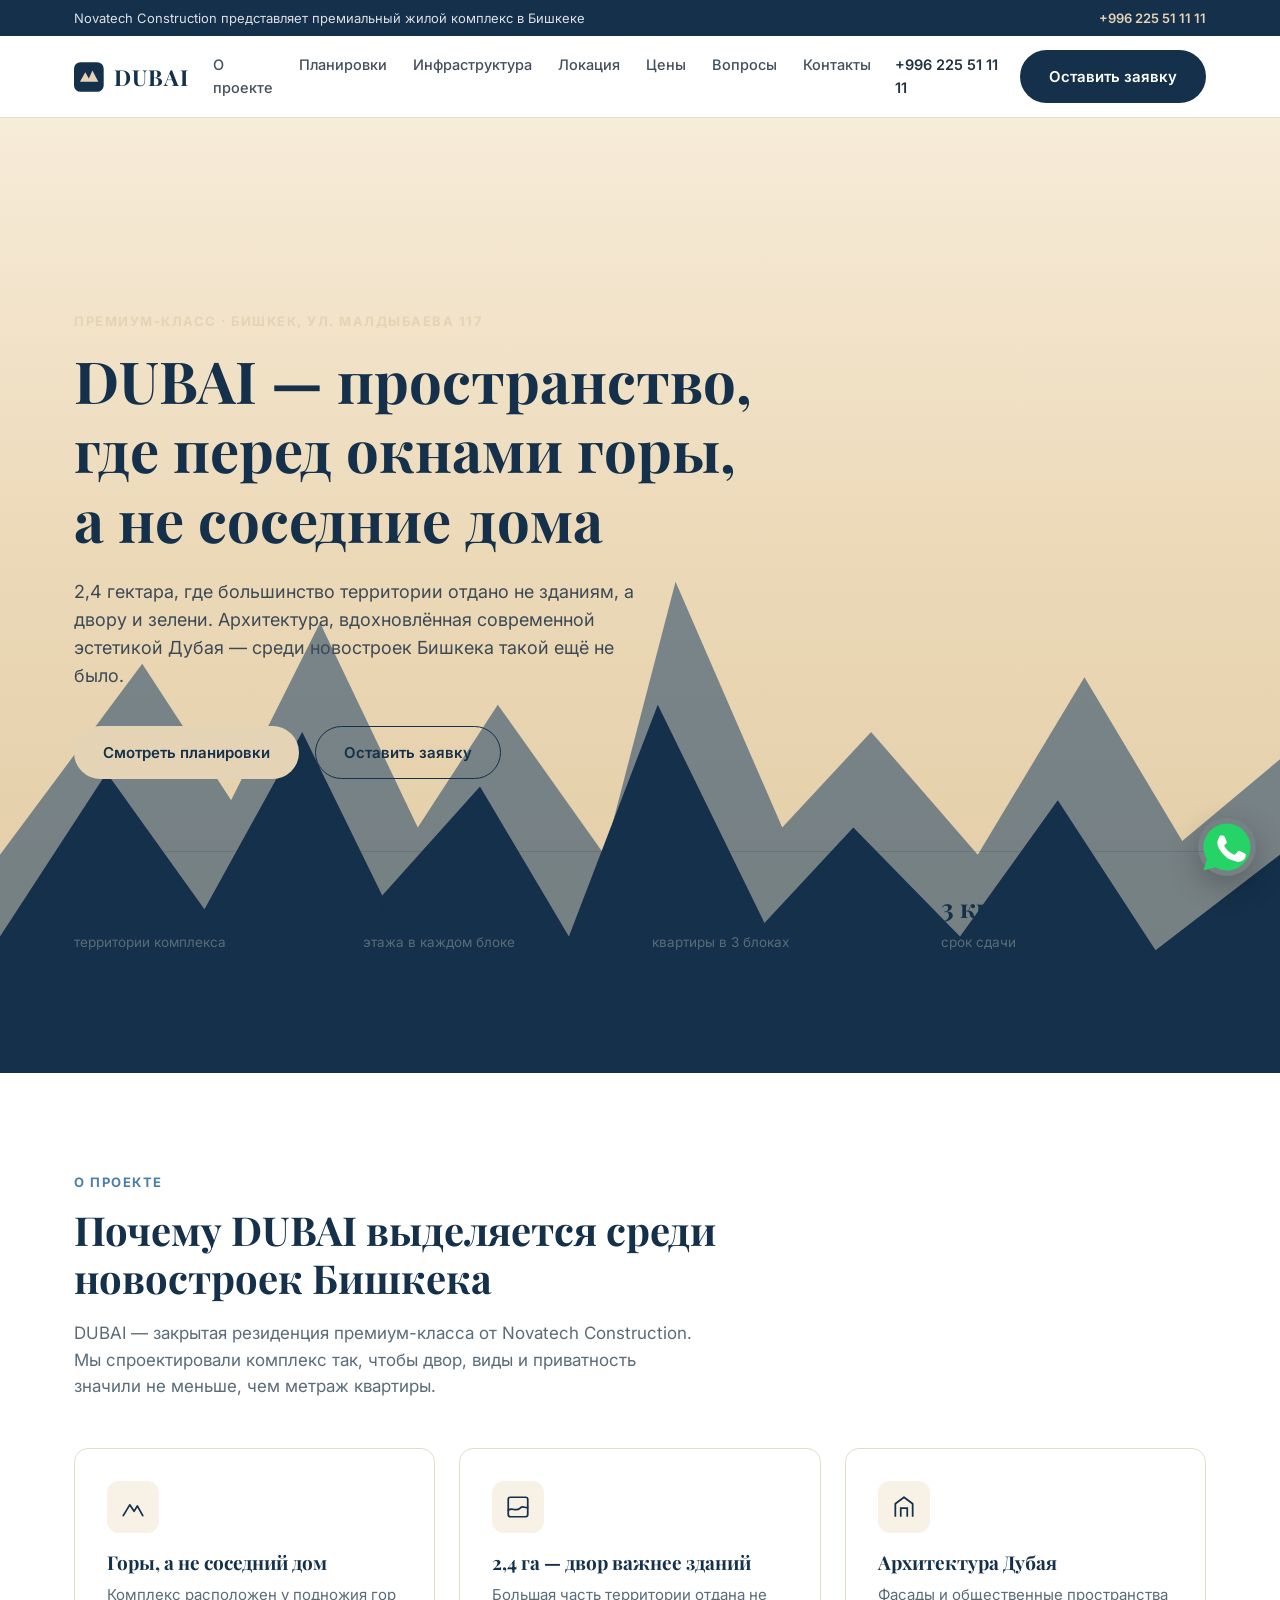
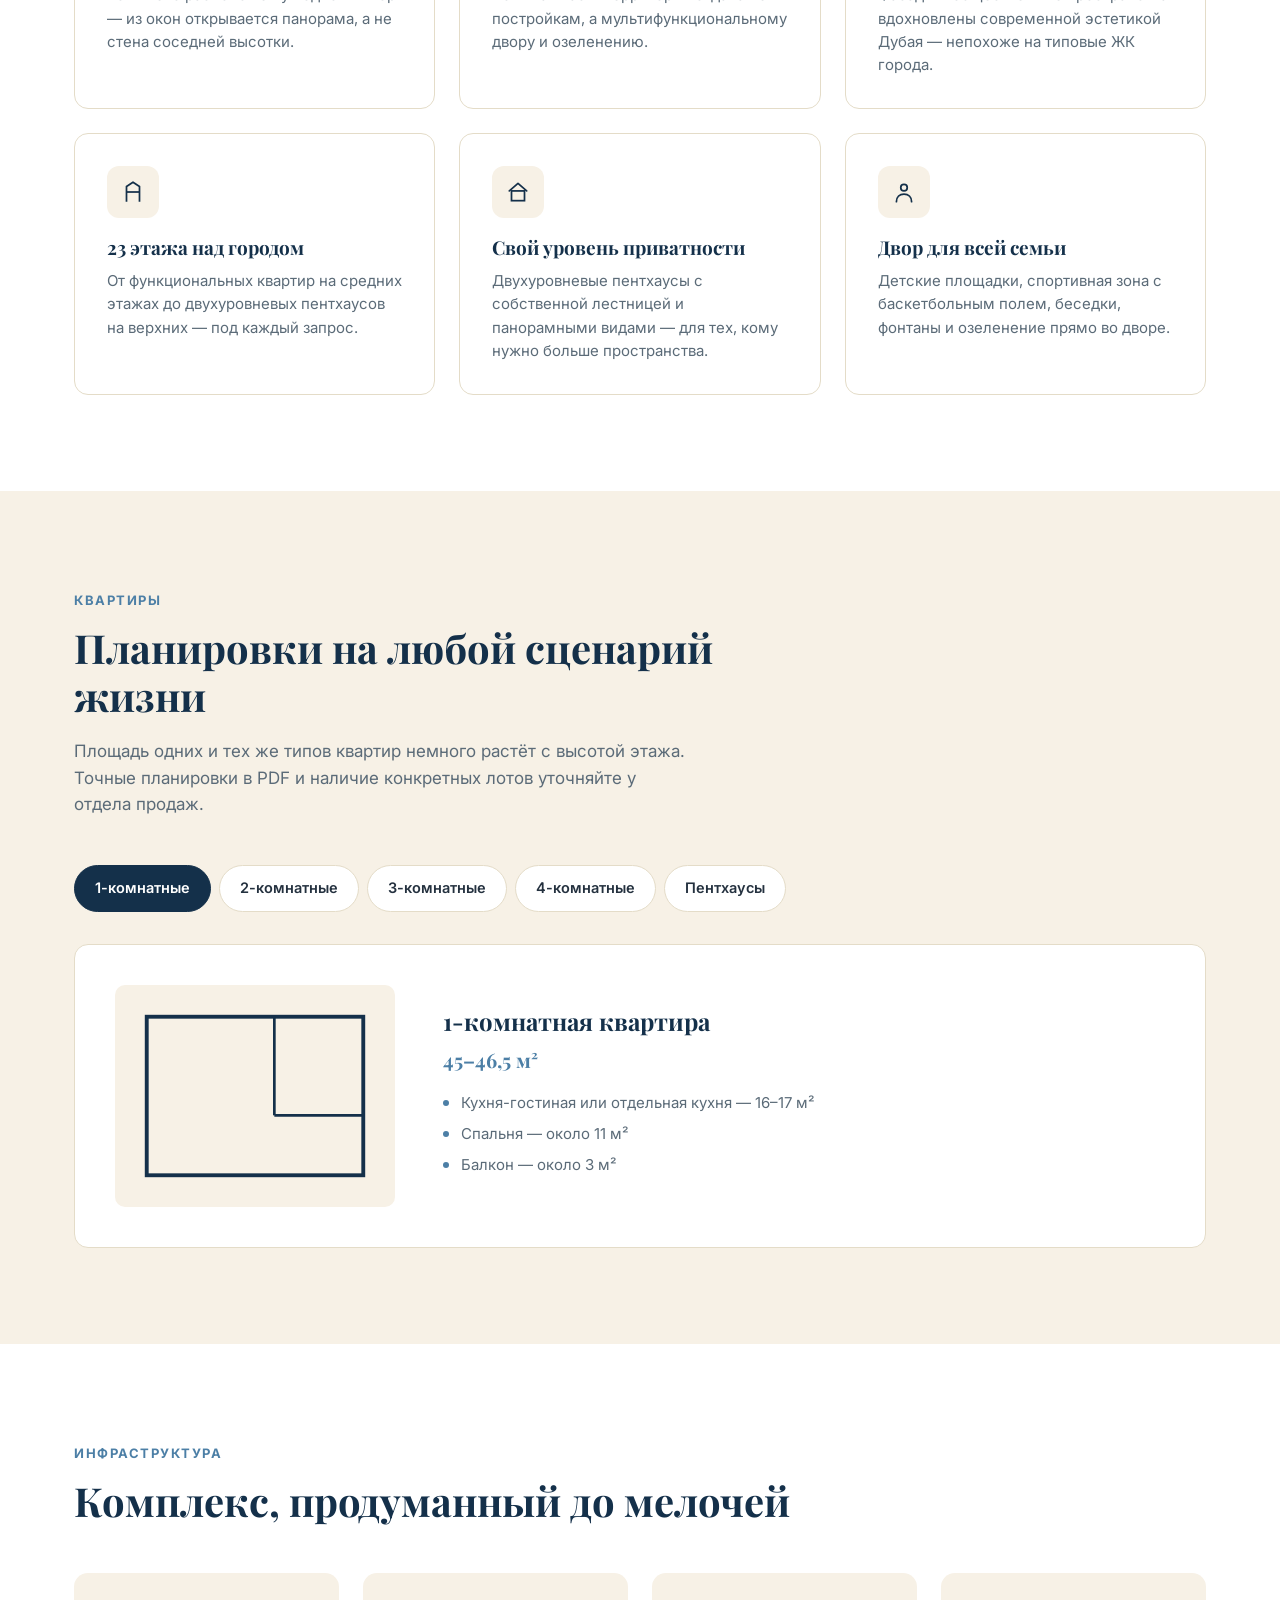
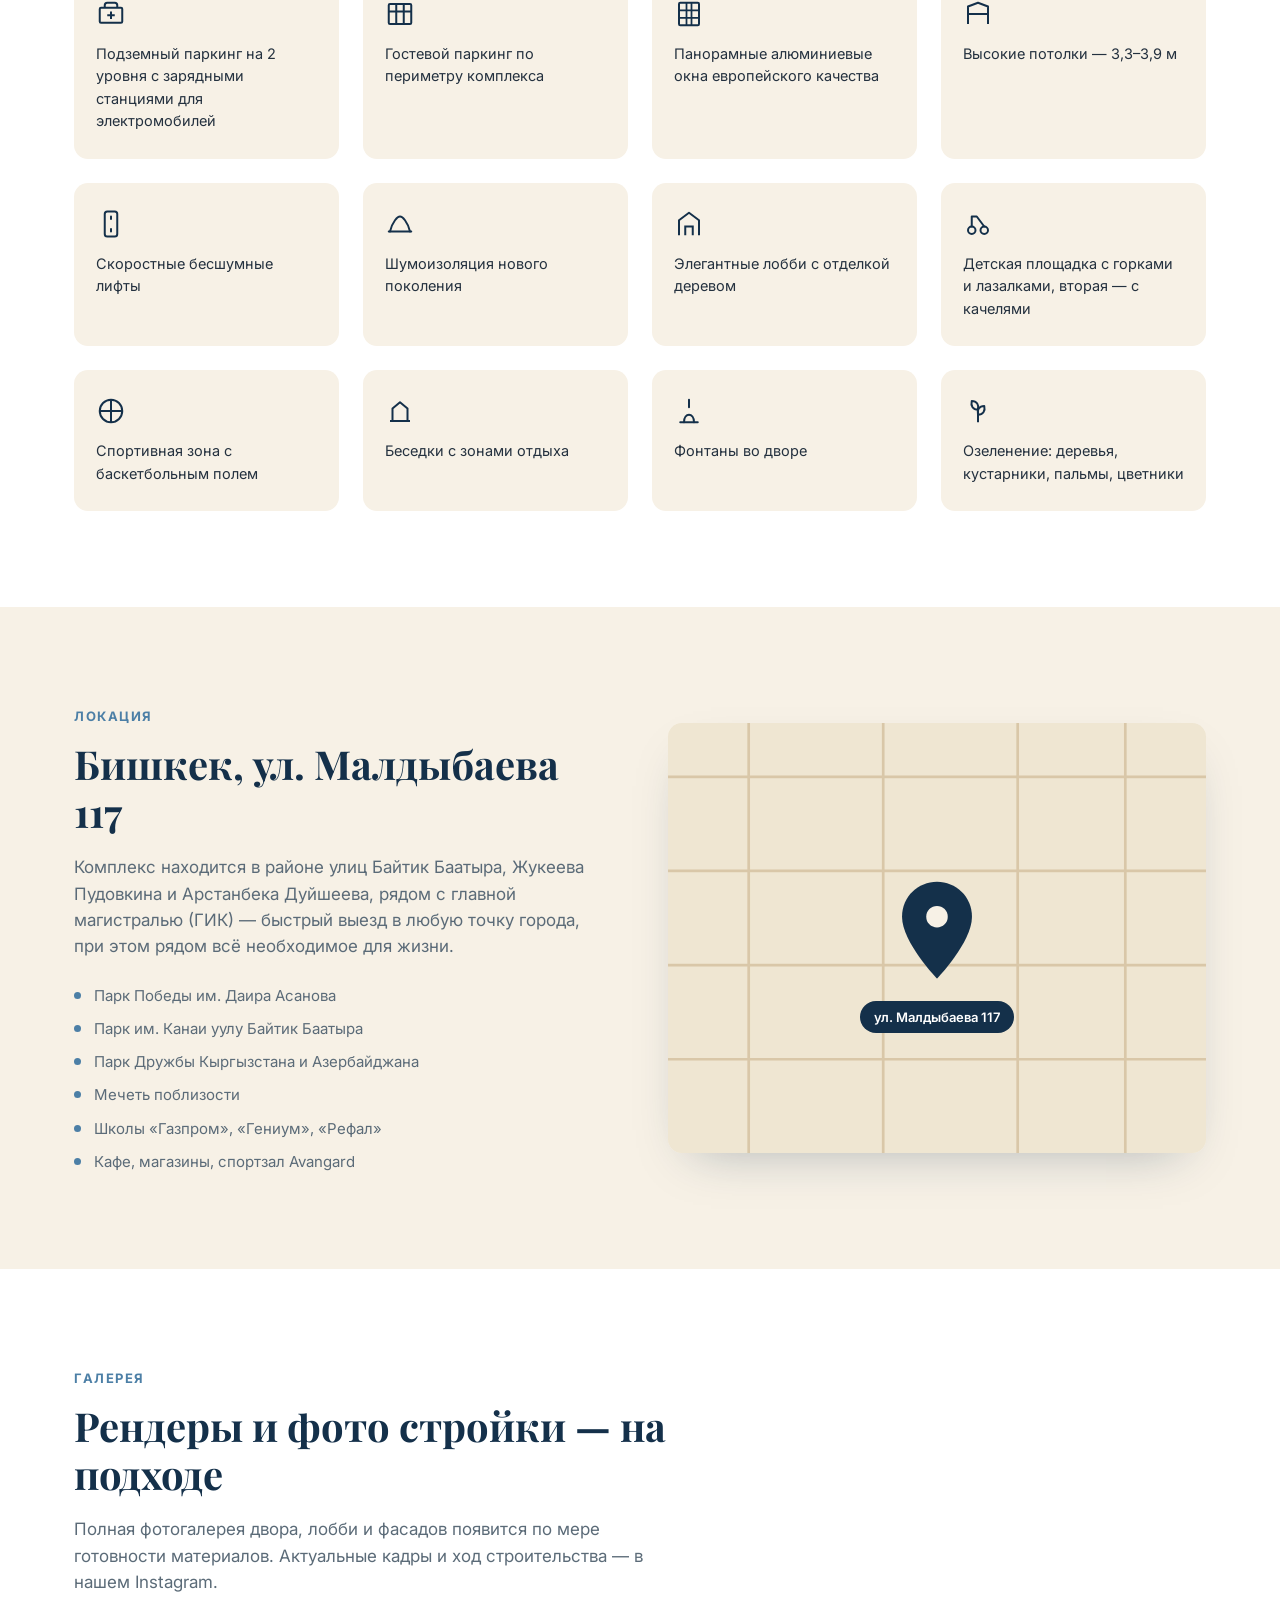
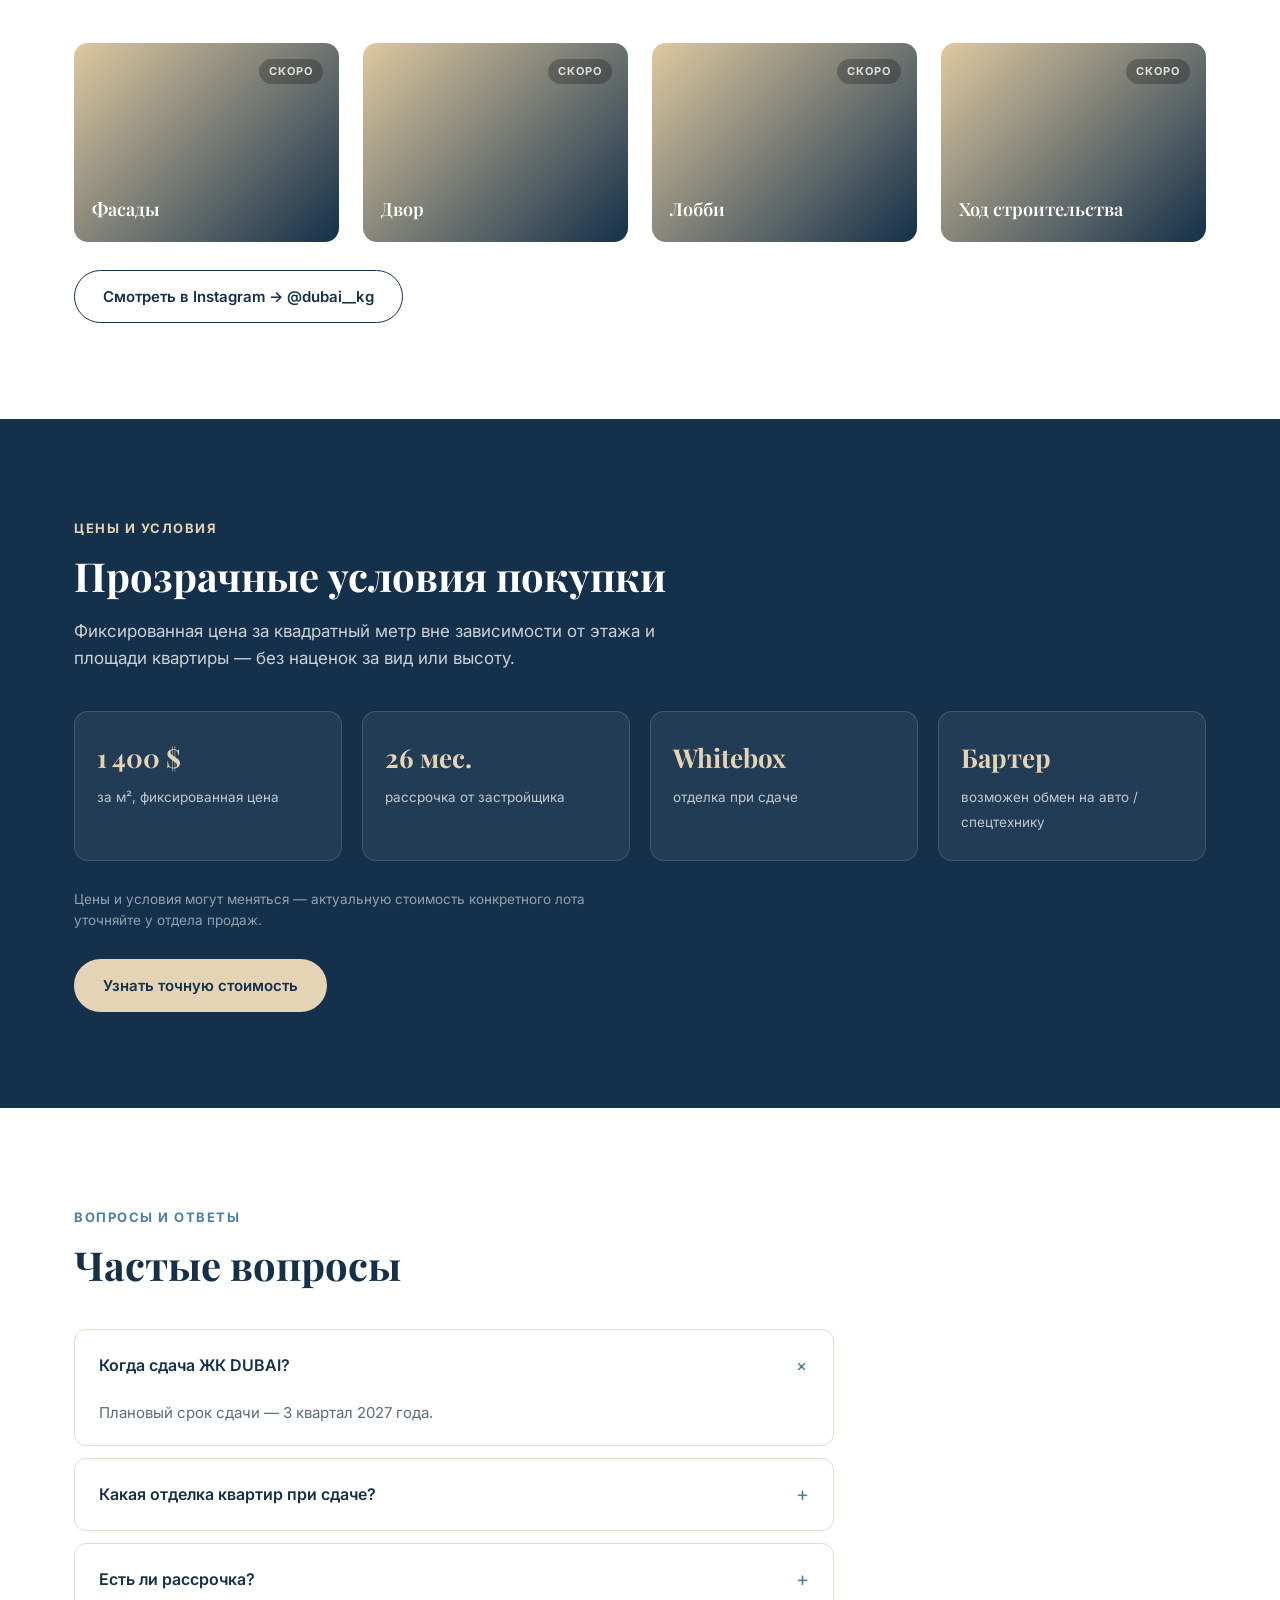
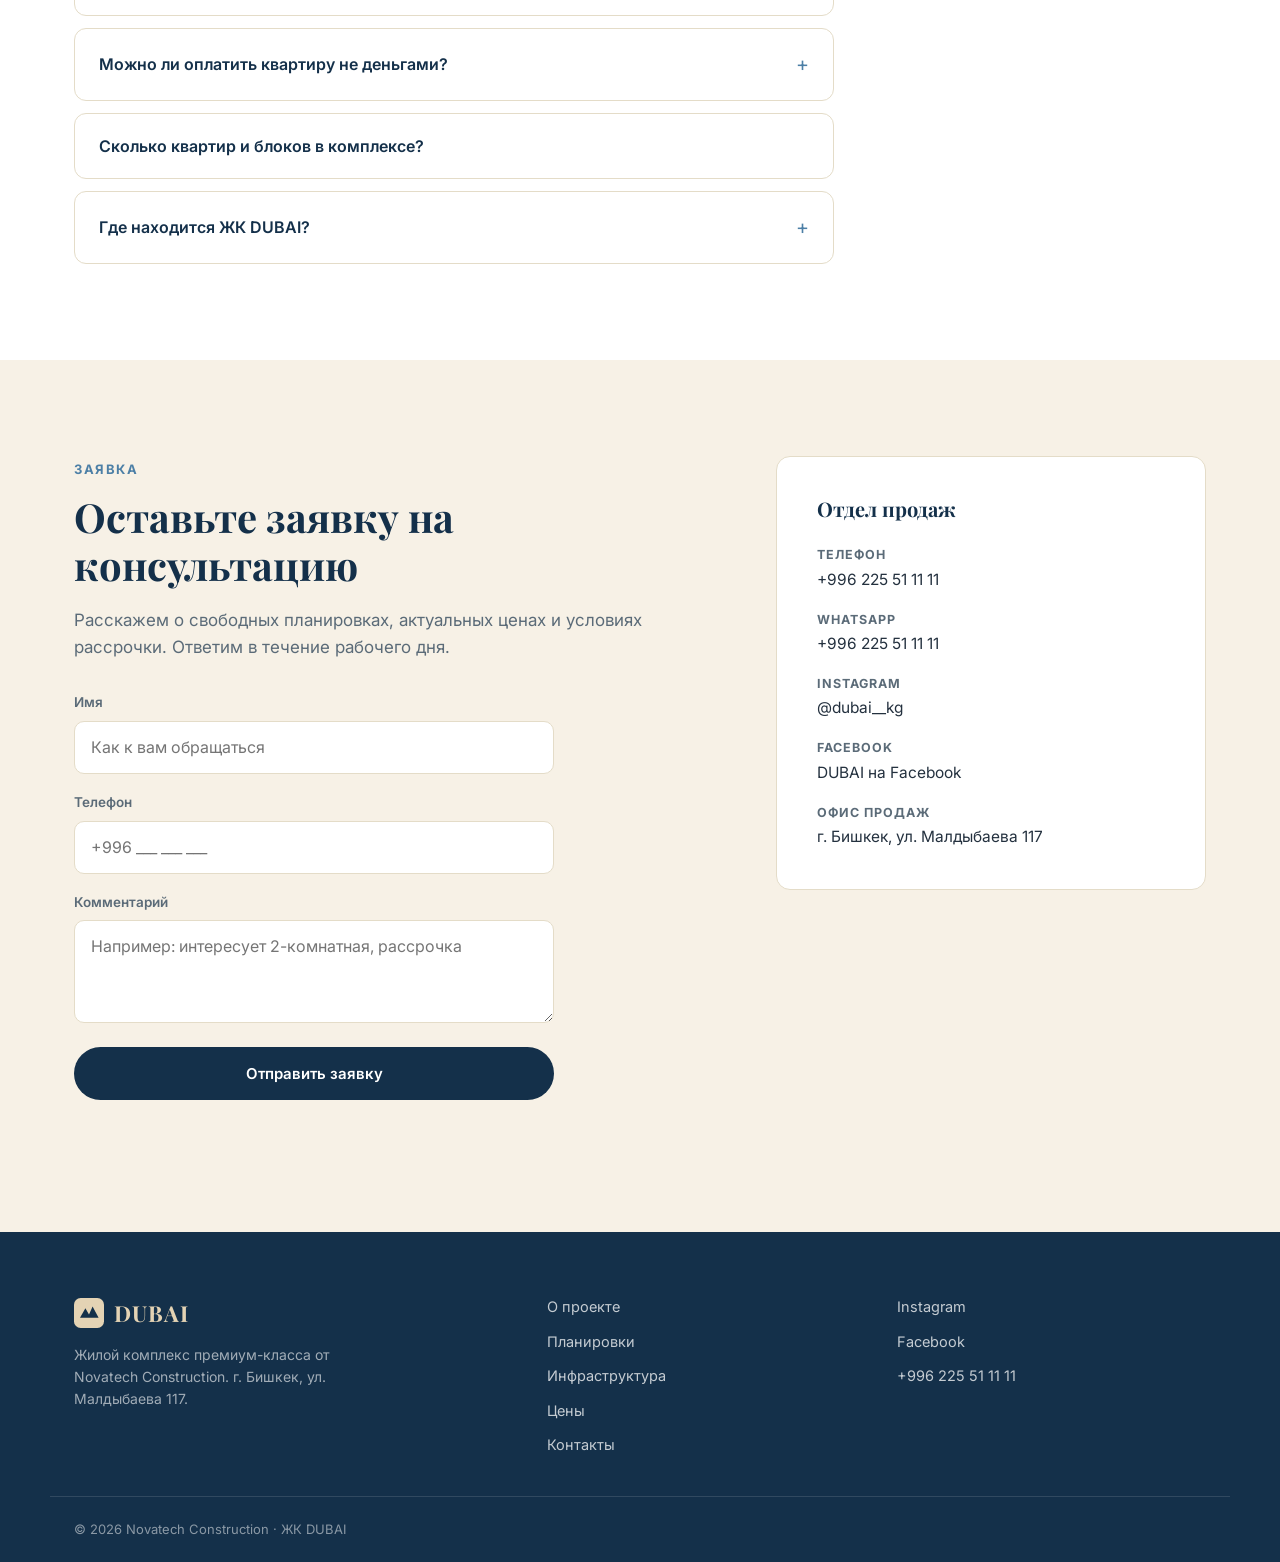
==== site/index.html @ fc6315a9 "Add landing page for ЖК Dubai (site/) Static one-page site built from the client brief and zhk_dubai" ====
<!DOCTYPE html>
<html lang="ru">
<head>
<meta charset="UTF-8">
<meta name="viewport" content="width=device-width, initial-scale=1.0">
<title>DUBAI — жилой комплекс премиум-класса в Бишкеке | Novatech Construction</title>
<meta name="description" content="ЖК DUBAI — премиальный жилой комплекс на 2,4 га в Бишкеке. Горы за окном, архитектура в духе Дубая, 3 блока по 23 этажа, 444 квартиры. Сдача — 3 квартал 2027 года.">
<link rel="icon" href="data:image/svg+xml,%3Csvg xmlns='http://www.w3.org/2000/svg' viewBox='0 0 100 100'%3E%3Crect width='100' height='100' rx='20' fill='%2314304A'/%3E%3Cpath d='M20 65 L38 35 L50 55 L62 30 L82 65 Z' fill='%23E4D3B4'/%3E%3C/svg%3E">
<link rel="preconnect" href="https://fonts.googleapis.com">
<link rel="preconnect" href="https://fonts.gstatic.com" crossorigin>
<link href="https://fonts.googleapis.com/css2?family=Playfair+Display:wght@500;600;700&family=Inter:wght@400;500;600;700&display=swap" rel="stylesheet">
<link rel="stylesheet" href="css/style.css">
</head>
<body>

<div class="topbar">
  <div class="container topbar__inner">
    <span>Novatech Construction представляет премиальный жилой комплекс в Бишкеке</span>
    <a href="tel:+996225511111">+996 225 51 11 11</a>
  </div>
</div>

<header class="header" id="header">
  <div class="container header__inner">
    <a href="#top" class="logo">
      <svg width="34" height="34" viewBox="0 0 100 100" fill="none" xmlns="http://www.w3.org/2000/svg">
        <rect width="100" height="100" rx="22" fill="#14304A"/>
        <path d="M20 66 L38 34 L50 55 L62 28 L82 66 Z" fill="#E4D3B4"/>
      </svg>
      <span>DUBAI</span>
    </a>

    <nav class="nav" id="nav">
      <a href="#about">О проекте</a>
      <a href="#apartments">Планировки</a>
      <a href="#amenities">Инфраструктура</a>
      <a href="#location">Локация</a>
      <a href="#price">Цены</a>
      <a href="#faq">Вопросы</a>
      <a href="#contact">Контакты</a>
    </nav>

    <div class="header__actions">
      <a href="tel:+996225511111" class="header__phone">+996 225 51 11 11</a>
      <a href="#contact" class="btn btn--primary">Оставить заявку</a>
      <button class="burger" id="burger" aria-label="Меню" aria-expanded="false">
        <span></span><span></span><span></span>
      </button>
    </div>
  </div>
</header>

<main id="top">

  <!-- HERO -->
  <section class="hero">
    <div class="hero__bg" aria-hidden="true">
      <svg class="hero__mountains" viewBox="0 0 1440 420" preserveAspectRatio="none" xmlns="http://www.w3.org/2000/svg">
        <path d="M0 420 L0 260 L160 120 L260 220 L360 90 L470 240 L560 150 L680 260 L760 60 L880 240 L980 170 L1100 260 L1220 130 L1330 250 L1440 190 L1440 420 Z" fill="#1e4266" opacity="0.55"/>
        <path d="M0 420 L0 320 L120 200 L230 300 L340 170 L430 290 L540 210 L640 320 L740 150 L860 310 L960 240 L1080 320 L1190 220 L1300 330 L1440 260 L1440 420 Z" fill="#14304A"/>
      </svg>
    </div>

    <div class="container hero__inner">
      <span class="eyebrow eyebrow--light">Премиум-класс · Бишкек, ул. Малдыбаева 117</span>
      <h1 class="hero__title">DUBAI — пространство,<br>где перед окнами горы,<br>а не соседние дома</h1>
      <p class="hero__text">2,4 гектара, где большинство территории отдано не зданиям, а двору и зелени.
        Архитектура, вдохновлённая современной эстетикой Дубая — среди новостроек Бишкека такой ещё не было.</p>

      <div class="hero__cta">
        <a href="#apartments" class="btn btn--sand">Смотреть планировки</a>
        <a href="#contact" class="btn btn--outline-light">Оставить заявку</a>
      </div>

      <div class="hero__stats">
        <div class="stat">
          <span class="stat__value">2,4 га</span>
          <span class="stat__label">территории комплекса</span>
        </div>
        <div class="stat">
          <span class="stat__value">23</span>
          <span class="stat__label">этажа в каждом блоке</span>
        </div>
        <div class="stat">
          <span class="stat__value">444</span>
          <span class="stat__label">квартиры в 3 блоках</span>
        </div>
        <div class="stat">
          <span class="stat__value">3 кв. 2027</span>
          <span class="stat__label">срок сдачи</span>
        </div>
      </div>
    </div>
  </section>

  <!-- USP -->
  <section class="section" id="about">
    <div class="container">
      <span class="eyebrow">О проекте</span>
      <h2 class="section__title">Почему DUBAI выделяется среди новостроек Бишкека</h2>
      <p class="section__lead">DUBAI — закрытая резиденция премиум-класса от Novatech Construction. Мы спроектировали
        комплекс так, чтобы двор, виды и приватность значили не меньше, чем метраж квартиры.</p>

      <div class="grid grid--3 usp">
        <article class="card">
          <div class="card__icon">
            <svg viewBox="0 0 24 24" fill="none"><path d="M3 20L9 10L13 16L16 11L21 20" stroke="#14304A" stroke-width="1.6" stroke-linejoin="round" stroke-linecap="round"/></svg>
          </div>
          <h3>Горы, а не соседний дом</h3>
          <p>Комплекс расположен у подножия гор — из окон открывается панорама, а не стена соседней высотки.</p>
        </article>

        <article class="card">
          <div class="card__icon">
            <svg viewBox="0 0 24 24" fill="none"><rect x="3" y="3" width="18" height="18" rx="2" stroke="#14304A" stroke-width="1.6"/><path d="M3 15C7 12 10 17 14 13C17 10 19 14 21 12" stroke="#14304A" stroke-width="1.6" stroke-linecap="round"/></svg>
          </div>
          <h3>2,4 га — двор важнее зданий</h3>
          <p>Большая часть территории отдана не постройкам, а мультифункциональному двору и озеленению.</p>
        </article>

        <article class="card">
          <div class="card__icon">
            <svg viewBox="0 0 24 24" fill="none"><path d="M4 21V9L12 3L20 9V21" stroke="#14304A" stroke-width="1.6" stroke-linejoin="round"/><path d="M9 21V13H15V21" stroke="#14304A" stroke-width="1.6"/></svg>
          </div>
          <h3>Архитектура Дубая</h3>
          <p>Фасады и общественные пространства вдохновлены современной эстетикой Дубая — непохоже на типовые ЖК города.</p>
        </article>

        <article class="card">
          <div class="card__icon">
            <svg viewBox="0 0 24 24" fill="none"><path d="M6 21V7L12 3L18 7V21" stroke="#14304A" stroke-width="1.6" stroke-linejoin="round"/><path d="M6 12H18" stroke="#14304A" stroke-width="1.6"/></svg>
          </div>
          <h3>23 этажа над городом</h3>
          <p>От функциональных квартир на средних этажах до двухуровневых пентхаусов на верхних — под каждый запрос.</p>
        </article>

        <article class="card">
          <div class="card__icon">
            <svg viewBox="0 0 24 24" fill="none"><path d="M4 11L12 4L20 11" stroke="#14304A" stroke-width="1.6" stroke-linecap="round" stroke-linejoin="round"/><rect x="6" y="11" width="12" height="9" stroke="#14304A" stroke-width="1.6"/></svg>
          </div>
          <h3>Свой уровень приватности</h3>
          <p>Двухуровневые пентхаусы с собственной лестницей и панорамными видами — для тех, кому нужно больше пространства.</p>
        </article>

        <article class="card">
          <div class="card__icon">
            <svg viewBox="0 0 24 24" fill="none"><circle cx="12" cy="8" r="3" stroke="#14304A" stroke-width="1.6"/><path d="M5 21C5 16.5 8 14 12 14C16 14 19 16.5 19 21" stroke="#14304A" stroke-width="1.6" stroke-linecap="round"/></svg>
          </div>
          <h3>Двор для всей семьи</h3>
          <p>Детские площадки, спортивная зона с баскетбольным полем, беседки, фонтаны и озеленение прямо во дворе.</p>
        </article>
      </div>
    </div>
  </section>

  <!-- APARTMENTS -->
  <section class="section section--sand" id="apartments">
    <div class="container">
      <span class="eyebrow">Квартиры</span>
      <h2 class="section__title">Планировки на любой сценарий жизни</h2>
      <p class="section__lead">Площадь одних и тех же типов квартир немного растёт с высотой этажа. Точные планировки
        в PDF и наличие конкретных лотов уточняйте у отдела продаж.</p>

      <div class="tabs" id="tabs">
        <div class="tabs__nav" role="tablist">
          <button class="tabs__btn is-active" data-tab="t1">1-комнатные</button>
          <button class="tabs__btn" data-tab="t2">2-комнатные</button>
          <button class="tabs__btn" data-tab="t3">3-комнатные</button>
          <button class="tabs__btn" data-tab="t4">4-комнатные</button>
          <button class="tabs__btn" data-tab="t5">Пентхаусы</button>
        </div>

        <div class="tabs__panel is-active" id="t1">
          <div class="apt">
            <div class="apt__figure"><svg viewBox="0 0 120 90" fill="none"><rect x="4" y="4" width="112" height="82" stroke="#14304A" stroke-width="2"/><line x1="70" y1="4" x2="70" y2="55" stroke="#14304A" stroke-width="1.4"/><line x1="70" y1="55" x2="116" y2="55" stroke="#14304A" stroke-width="1.4"/></svg></div>
            <div class="apt__info">
              <h3>1-комнатная квартира</h3>
              <p class="apt__area">45–46,5 м²</p>
              <ul>
                <li>Кухня-гостиная или отдельная кухня — 16–17 м²</li>
                <li>Спальня — около 11 м²</li>
                <li>Балкон — около 3 м²</li>
              </ul>
            </div>
          </div>
        </div>

        <div class="tabs__panel" id="t2">
          <div class="apt">
            <div class="apt__figure"><svg viewBox="0 0 120 90" fill="none"><rect x="4" y="4" width="112" height="82" stroke="#14304A" stroke-width="2"/><line x1="55" y1="4" x2="55" y2="86" stroke="#14304A" stroke-width="1.4"/><line x1="55" y1="45" x2="116" y2="45" stroke="#14304A" stroke-width="1.4"/></svg></div>
            <div class="apt__info">
              <h3>2-комнатная квартира</h3>
              <p class="apt__area">70,9–74,5 м²</p>
              <ul>
                <li>Гостиная — около 17 м²</li>
                <li>Спальня — около 15 м²</li>
                <li>Кухня — около 15 м²</li>
                <li>2 санузла</li>
              </ul>
            </div>
          </div>
        </div>

        <div class="tabs__panel" id="t3">
          <div class="apt">
            <div class="apt__figure"><svg viewBox="0 0 120 90" fill="none"><rect x="4" y="4" width="112" height="82" stroke="#14304A" stroke-width="2"/><line x1="45" y1="4" x2="45" y2="86" stroke="#14304A" stroke-width="1.4"/><line x1="80" y1="4" x2="80" y2="55" stroke="#14304A" stroke-width="1.4"/><line x1="45" y1="55" x2="116" y2="55" stroke="#14304A" stroke-width="1.4"/></svg></div>
            <div class="apt__info">
              <h3>3-комнатная квартира</h3>
              <p class="apt__area">86,5–94,85 м²</p>
              <ul>
                <li>2–3 спальни</li>
                <li>1–2 санузла</li>
                <li>Просторная гостиная и кухня</li>
              </ul>
            </div>
          </div>
        </div>

        <div class="tabs__panel" id="t4">
          <div class="apt">
            <div class="apt__figure"><svg viewBox="0 0 120 90" fill="none"><rect x="4" y="4" width="112" height="82" stroke="#14304A" stroke-width="2"/><line x1="40" y1="4" x2="40" y2="86" stroke="#14304A" stroke-width="1.4"/><line x1="78" y1="4" x2="78" y2="46" stroke="#14304A" stroke-width="1.4"/><line x1="40" y1="46" x2="116" y2="46" stroke="#14304A" stroke-width="1.4"/></svg></div>
            <div class="apt__info">
              <h3>4-комнатная квартира</h3>
              <p class="apt__area">120–123 м²</p>
              <ul>
                <li>3 спальни</li>
                <li>Отдельная гостиная</li>
                <li>2 санузла</li>
              </ul>
            </div>
          </div>
        </div>

        <div class="tabs__panel" id="t5">
          <div class="apt">
            <div class="apt__figure"><svg viewBox="0 0 120 90" fill="none"><rect x="4" y="4" width="112" height="82" stroke="#14304A" stroke-width="2"/><rect x="4" y="4" width="112" height="24" stroke="#14304A" stroke-width="1.2" stroke-dasharray="3 3"/><line x1="60" y1="28" x2="60" y2="86" stroke="#14304A" stroke-width="1.4"/></svg></div>
            <div class="apt__info">
              <h3>Двухуровневый пентхаус</h3>
              <p class="apt__area">113–122 м²</p>
              <ul>
                <li>Собственная внутренняя лестница</li>
                <li>До 4 спален</li>
                <li>Гостиная — до 31 м²</li>
                <li>Панорамные виды на верхних этажах</li>
              </ul>
            </div>
          </div>
        </div>
      </div>
    </div>
  </section>

  <!-- AMENITIES -->
  <section class="section" id="amenities">
    <div class="container">
      <span class="eyebrow">Инфраструктура</span>
      <h2 class="section__title">Комплекс, продуманный до мелочей</h2>

      <div class="grid grid--4 amenities">
        <div class="amenity">
          <svg viewBox="0 0 24 24" fill="none"><rect x="3" y="7" width="18" height="12" rx="1" stroke="#14304A" stroke-width="1.6"/><path d="M7 7V5a2 2 0 012-2h6a2 2 0 012 2v2" stroke="#14304A" stroke-width="1.6"/><path d="M12 10v6M9 13h6" stroke="#14304A" stroke-width="1.6"/></svg>
          <p>Подземный паркинг на 2 уровня с зарядными станциями для электромобилей</p>
        </div>
        <div class="amenity">
          <svg viewBox="0 0 24 24" fill="none"><rect x="3" y="4" width="18" height="16" rx="1" stroke="#14304A" stroke-width="1.6"/><path d="M3 10h18M9 4v16M15 4v16" stroke="#14304A" stroke-width="1.6"/></svg>
          <p>Гостевой паркинг по периметру комплекса</p>
        </div>
        <div class="amenity">
          <svg viewBox="0 0 24 24" fill="none"><rect x="4" y="3" width="16" height="18" rx="1" stroke="#14304A" stroke-width="1.6"/><path d="M4 9h16M4 15h16M10 3v18M14 3v18" stroke="#14304A" stroke-width="1.4"/></svg>
          <p>Панорамные алюминиевые окна европейского качества</p>
        </div>
        <div class="amenity">
          <svg viewBox="0 0 24 24" fill="none"><path d="M4 20V6l8-3 8 3v14" stroke="#14304A" stroke-width="1.6" stroke-linejoin="round"/><path d="M4 12h16" stroke="#14304A" stroke-width="1.6"/></svg>
          <p>Высокие потолки — 3,3–3,9 м</p>
        </div>
        <div class="amenity">
          <svg viewBox="0 0 24 24" fill="none"><rect x="7" y="2" width="10" height="20" rx="2" stroke="#14304A" stroke-width="1.6"/><path d="M12 6v2M12 16v2" stroke="#14304A" stroke-width="1.6" stroke-linecap="round"/></svg>
          <p>Скоростные бесшумные лифты</p>
        </div>
        <div class="amenity">
          <svg viewBox="0 0 24 24" fill="none"><path d="M4 18c2-8 6-12 8-12s6 4 8 12" stroke="#14304A" stroke-width="1.6" stroke-linecap="round"/><path d="M3 18h18" stroke="#14304A" stroke-width="1.6" stroke-linecap="round"/></svg>
          <p>Шумоизоляция нового поколения</p>
        </div>
        <div class="amenity">
          <svg viewBox="0 0 24 24" fill="none"><path d="M4 21V9l8-6 8 6v12" stroke="#14304A" stroke-width="1.6" stroke-linejoin="round"/><path d="M9 21v-7h6v7" stroke="#14304A" stroke-width="1.6"/></svg>
          <p>Элегантные лобби с отделкой деревом</p>
        </div>
        <div class="amenity">
          <svg viewBox="0 0 24 24" fill="none"><circle cx="7" cy="17" r="3" stroke="#14304A" stroke-width="1.6"/><circle cx="17" cy="17" r="3" stroke="#14304A" stroke-width="1.6"/><path d="M7 14V6h4l6 8" stroke="#14304A" stroke-width="1.6" stroke-linecap="round" stroke-linejoin="round"/></svg>
          <p>Детская площадка с горками и лазалками, вторая — с качелями</p>
        </div>
        <div class="amenity">
          <svg viewBox="0 0 24 24" fill="none"><circle cx="12" cy="12" r="9" stroke="#14304A" stroke-width="1.6"/><path d="M12 3v18M3 12h18" stroke="#14304A" stroke-width="1.6"/></svg>
          <p>Спортивная зона с баскетбольным полем</p>
        </div>
        <div class="amenity">
          <svg viewBox="0 0 24 24" fill="none"><path d="M4 20h16M6 20V10l6-5 6 5v10" stroke="#14304A" stroke-width="1.6" stroke-linejoin="round"/></svg>
          <p>Беседки с зонами отдыха</p>
        </div>
        <div class="amenity">
          <svg viewBox="0 0 24 24" fill="none"><path d="M12 3v6M8 21c0-4 2-6 4-6s4 2 4 6" stroke="#14304A" stroke-width="1.6" stroke-linecap="round"/><path d="M5 21h14" stroke="#14304A" stroke-width="1.6" stroke-linecap="round"/></svg>
          <p>Фонтаны во дворе</p>
        </div>
        <div class="amenity">
          <svg viewBox="0 0 24 24" fill="none"><path d="M12 21V11" stroke="#14304A" stroke-width="1.6"/><path d="M12 11C8 11 6 8 7 4c4 0 6 3 5 7z" stroke="#14304A" stroke-width="1.6" stroke-linejoin="round"/><path d="M12 15c4 0 6-3 5-7-4 0-6 3-5 7z" stroke="#14304A" stroke-width="1.6" stroke-linejoin="round"/></svg>
          <p>Озеленение: деревья, кустарники, пальмы, цветники</p>
        </div>
      </div>
    </div>
  </section>

  <!-- LOCATION -->
  <section class="section section--sand" id="location">
    <div class="container location">
      <div class="location__text">
        <span class="eyebrow">Локация</span>
        <h2 class="section__title">Бишкек, ул. Малдыбаева 117</h2>
        <p class="section__lead">Комплекс находится в районе улиц Байтик Баатыра, Жукеева Пудовкина и Арстанбека
          Дуйшеева, рядом с главной магистралью (ГИК) — быстрый выезд в любую точку города, при этом рядом всё
          необходимое для жизни.</p>
        <ul class="location__list">
          <li>Парк Победы им. Даира Асанова</li>
          <li>Парк им. Канаи уулу Байтик Баатыра</li>
          <li>Парк Дружбы Кыргызстана и Азербайджана</li>
          <li>Мечеть поблизости</li>
          <li>Школы «Газпром», «Гениум», «Рефал»</li>
          <li>Кафе, магазины, спортзал Avangard</li>
        </ul>
      </div>
      <div class="location__map" role="img" aria-label="Карта расположения ЖК DUBAI">
        <svg viewBox="0 0 400 320" preserveAspectRatio="none">
          <rect width="400" height="320" fill="#EFE6D2"/>
          <path d="M0 0 L400 0 L400 320 L0 320 Z" fill="url(#gridpat)"/>
          <path d="M0 40 H400 M0 110 H400 M0 180 H400 M0 250 H400" stroke="#D9C7A8" stroke-width="2"/>
          <path d="M60 0 V320 M160 0 V320 M260 0 V320 M340 0 V320" stroke="#D9C7A8" stroke-width="2"/>
          <circle cx="200" cy="150" r="10" fill="#14304A"/>
          <path d="M200 150 m0 -26 a26 26 0 1 1 -0.1 0 z" fill="none"/>
          <path d="M200 118 c14 0 26 11 26 26 c0 19 -26 46 -26 46 s-26 -27 -26 -46 c0 -15 12 -26 26 -26z" fill="#14304A"/>
          <circle cx="200" cy="144" r="8" fill="#F7F1E6"/>
        </svg>
        <span class="location__pin-label">ул. Малдыбаева 117</span>
      </div>
    </div>
  </section>

  <!-- GALLERY -->
  <section class="section" id="gallery">
    <div class="container">
      <span class="eyebrow">Галерея</span>
      <h2 class="section__title">Рендеры и фото стройки — на подходе</h2>
      <p class="section__lead">Полная фотогалерея двора, лобби и фасадов появится по мере готовности материалов.
        Актуальные кадры и ход строительства — в нашем Instagram.</p>

      <div class="grid grid--4 gallery">
        <div class="gallery__item"><span>Фасады</span></div>
        <div class="gallery__item"><span>Двор</span></div>
        <div class="gallery__item"><span>Лобби</span></div>
        <div class="gallery__item"><span>Ход строительства</span></div>
      </div>

      <a href="https://instagram.com/dubai__kg" target="_blank" rel="noopener" class="btn btn--outline">Смотреть в Instagram → @dubai__kg</a>
    </div>
  </section>

  <!-- PRICE -->
  <section class="section section--dark" id="price">
    <div class="container price">
      <div class="price__text">
        <span class="eyebrow eyebrow--light">Цены и условия</span>
        <h2 class="section__title section__title--light">Прозрачные условия покупки</h2>
        <p class="section__lead section__lead--light">Фиксированная цена за квадратный метр вне зависимости от этажа
          и площади квартиры — без наценок за вид или высоту.</p>

        <div class="price__grid">
          <div class="price__item">
            <span class="price__value">1 400 $</span>
            <span class="price__label">за м², фиксированная цена</span>
          </div>
          <div class="price__item">
            <span class="price__value">26 мес.</span>
            <span class="price__label">рассрочка от застройщика</span>
          </div>
          <div class="price__item">
            <span class="price__value">Whitebox</span>
            <span class="price__label">отделка при сдаче</span>
          </div>
          <div class="price__item">
            <span class="price__value">Бартер</span>
            <span class="price__label">возможен обмен на авто / спецтехнику</span>
          </div>
        </div>
        <p class="price__disclaimer">Цены и условия могут меняться — актуальную стоимость конкретного лота уточняйте у отдела продаж.</p>
        <a href="#contact" class="btn btn--sand">Узнать точную стоимость</a>
      </div>
    </div>
  </section>

  <!-- FAQ -->
  <section class="section" id="faq">
    <div class="container">
      <span class="eyebrow">Вопросы и ответы</span>
      <h2 class="section__title">Частые вопросы</h2>

      <div class="faq" id="faqList">
        <div class="faq__item is-open">
          <button class="faq__q">Когда сдача ЖК DUBAI?<span class="faq__toggle">+</span></button>
          <div class="faq__a"><p>Плановый срок сдачи — 3 квартал 2027 года.</p></div>
        </div>
        <div class="faq__item">
          <button class="faq__q">Какая отделка квартир при сдаче?<span class="faq__toggle">+</span></button>
          <div class="faq__a"><p>Квартиры сдаются в состоянии whitebox — готовы к чистовой отделке по вашему проекту.</p></div>
        </div>
        <div class="faq__item">
          <button class="faq__q">Есть ли рассрочка?<span class="faq__toggle">+</span></button>
          <div class="faq__a"><p>Да, застройщик предоставляет рассрочку на 26 месяцев. Подробности — у отдела продаж.</p></div>
        </div>
        <div class="faq__item">
          <button class="faq__q">Можно ли оплатить квартиру не деньгами?<span class="faq__toggle">+</span></button>
          <div class="faq__a"><p>Возможен бартер — обмен на автомобиль или спецтехнику. Условия обсуждаются индивидуально.</p></div>
        </div>
        <div class="faq__item">
          <button class="faq__q">Сколько квартир и блоков в комплексе?</button>
          <div class="faq__a"><p>Комплекс состоит из 3 блоков по 23 этажа — всего 444 квартиры разных планировок, включая пентхаусы.</p></div>
        </div>
        <div class="faq__item">
          <button class="faq__q">Где находится ЖК DUBAI?<span class="faq__toggle">+</span></button>
          <div class="faq__a"><p>Бишкек, ул. Малдыбаева 117 — район улиц Байтик Баатыра, Жукеева Пудовкина и Арстанбека Дуйшеева, рядом с ГИК.</p></div>
        </div>
      </div>
    </div>
  </section>

  <!-- CONTACT -->
  <section class="section section--sand" id="contact">
    <div class="container contact">
      <div class="contact__form">
        <span class="eyebrow">Заявка</span>
        <h2 class="section__title">Оставьте заявку на консультацию</h2>
        <p class="section__lead">Расскажем о свободных планировках, актуальных ценах и условиях рассрочки. Ответим в
          течение рабочего дня.</p>

        <form id="leadForm" novalidate>
          <div class="form__row">
            <label for="name">Имя</label>
            <input type="text" id="name" name="name" placeholder="Как к вам обращаться" required>
          </div>
          <div class="form__row">
            <label for="phone">Телефон</label>
            <input type="tel" id="phone" name="phone" placeholder="+996 ___ ___ ___" required>
          </div>
          <div class="form__row">
            <label for="comment">Комментарий</label>
            <textarea id="comment" name="comment" rows="3" placeholder="Например: интересует 2-комнатная, рассрочка"></textarea>
          </div>
          <button type="submit" class="btn btn--primary btn--wide">Отправить заявку</button>
          <p class="form__note" id="formNote" role="status"></p>
        </form>
      </div>

      <div class="contact__info">
        <h3>Отдел продаж</h3>
        <ul class="contact__list">
          <li>
            <span class="contact__label">Телефон</span>
            <a href="tel:+996225511111">+996 225 51 11 11</a>
          </li>
          <li>
            <span class="contact__label">WhatsApp</span>
            <a href="https://wa.me/996225511111" target="_blank" rel="noopener">+996 225 51 11 11</a>
          </li>
          <li>
            <span class="contact__label">Instagram</span>
            <a href="https://instagram.com/dubai__kg" target="_blank" rel="noopener">@dubai__kg</a>
          </li>
          <li>
            <span class="contact__label">Facebook</span>
            <a href="https://www.facebook.com/share/1Hxx2kVRSH/?mibextid=wwXIfr" target="_blank" rel="noopener">DUBAI на Facebook</a>
          </li>
          <li>
            <span class="contact__label">Офис продаж</span>
            <span>г. Бишкек, ул. Малдыбаева 117</span>
          </li>
        </ul>
      </div>
    </div>
  </section>

</main>

<footer class="footer">
  <div class="container footer__inner">
    <div class="footer__brand">
      <div class="logo logo--light">
        <svg width="30" height="30" viewBox="0 0 100 100" fill="none" xmlns="http://www.w3.org/2000/svg">
          <rect width="100" height="100" rx="22" fill="#E4D3B4"/>
          <path d="M20 66 L38 34 L50 55 L62 28 L82 66 Z" fill="#14304A"/>
        </svg>
        <span>DUBAI</span>
      </div>
      <p>Жилой комплекс премиум-класса от Novatech Construction. г. Бишкек, ул. Малдыбаева 117.</p>
    </div>

    <nav class="footer__nav">
      <a href="#about">О проекте</a>
      <a href="#apartments">Планировки</a>
      <a href="#amenities">Инфраструктура</a>
      <a href="#price">Цены</a>
      <a href="#contact">Контакты</a>
    </nav>

    <div class="footer__socials">
      <a href="https://instagram.com/dubai__kg" target="_blank" rel="noopener">Instagram</a>
      <a href="https://www.facebook.com/share/1Hxx2kVRSH/?mibextid=wwXIfr" target="_blank" rel="noopener">Facebook</a>
      <a href="tel:+996225511111">+996 225 51 11 11</a>
    </div>
  </div>
  <div class="footer__bottom container">
    <span>© 2026 Novatech Construction · ЖК DUBAI</span>
  </div>
</footer>

<a href="https://wa.me/996225511111" target="_blank" rel="noopener" class="floating-wa" aria-label="Написать в WhatsApp">
  <svg viewBox="0 0 32 32" fill="none"><path d="M16 3C9 3 3 9 3 16c0 2.4.7 4.7 1.9 6.6L3 29l6.6-1.8A13 13 0 0016 29c7 0 13-6 13-13S23 3 16 3z" fill="#25D366"/><path d="M11.5 10.5c.4-.9 1-.9 1.4-.9h.9c.3 0 .6 0 .9.7.3.7 1 2.4 1.1 2.6.1.2.2.4 0 .7-.1.3-.2.4-.4.6-.2.2-.4.5-.6.6-.2.2-.4.4-.2.8.2.4 1 1.6 2.1 2.6 1.5 1.3 2.7 1.7 3.1 1.9.4.2.6.1.9-.1.3-.3 1-1.2 1.3-1.6.3-.4.6-.3.9-.2.4.1 2.3 1.1 2.7 1.3.4.2.6.3.7.5.1.2.1 1.1-.3 2.1-.4 1-2.1 1.9-2.9 2-.8.1-1.5.4-4.9-1-3.4-1.4-5.6-4.9-5.8-5.1-.2-.3-1.7-2.2-1.7-4.2 0-2 1-3 1.4-3.4z" fill="#fff"/></svg>
</a>

<script src="js/main.js"></script>
</body>
</html>
---- site/css/style.css ----
:root {
  --blue-deep: #14304A;
  --blue: #1e4266;
  --blue-light: #4c7fa6;
  --sand: #e4d3b4;
  --sand-light: #f7f1e6;
  --white: #ffffff;
  --text: #24313f;
  --text-muted: #5b6b78;
  --border: #e4dcc8;
  --radius: 14px;
  --shadow: 0 20px 50px -25px rgba(20, 48, 74, 0.35);
  --container: 1180px;
}

* { box-sizing: border-box; }

html { scroll-behavior: smooth; }

body {
  margin: 0;
  font-family: 'Inter', -apple-system, BlinkMacSystemFont, 'Segoe UI', sans-serif;
  color: var(--text);
  background: var(--white);
  line-height: 1.55;
}

h1, h2, h3 {
  font-family: 'Playfair Display', Georgia, serif;
  margin: 0;
  color: var(--blue-deep);
  line-height: 1.2;
}

p { margin: 0; }
ul { margin: 0; padding: 0; list-style: none; }
a { color: inherit; text-decoration: none; }
img, svg { display: block; max-width: 100%; }
button { font: inherit; cursor: pointer; }

.container {
  max-width: var(--container);
  margin: 0 auto;
  padding: 0 24px;
}

/* ---------- Buttons ---------- */
.btn {
  display: inline-flex;
  align-items: center;
  justify-content: center;
  gap: 8px;
  padding: 14px 28px;
  border-radius: 100px;
  font-weight: 600;
  font-size: 15px;
  border: 1.5px solid transparent;
  transition: transform .18s ease, box-shadow .18s ease, background .18s ease, color .18s ease;
  white-space: nowrap;
}
.btn:hover { transform: translateY(-2px); }

.btn--primary { background: var(--blue-deep); color: var(--white); }
.btn--primary:hover { box-shadow: var(--shadow); }

.btn--sand { background: var(--sand); color: var(--blue-deep); }
.btn--sand:hover { background: #ecdfc3; }

.btn--outline { border-color: var(--blue-deep); color: var(--blue-deep); margin-top: 28px; }
.btn--outline:hover { background: var(--blue-deep); color: var(--white); }

.btn--outline-light { border-color: rgba(255,255,255,.55); color: var(--white); }
.btn--outline-light:hover { background: rgba(255,255,255,.12); }

.btn--wide { width: 100%; margin-top: 6px; }

/* ---------- Topbar / Header ---------- */
.topbar { background: var(--blue-deep); color: rgba(255,255,255,.85); font-size: 13px; }
.topbar__inner {
  display: flex; justify-content: space-between; align-items: center;
  padding: 8px 24px; gap: 16px; flex-wrap: wrap;
}
.topbar a { font-weight: 600; color: var(--sand); }

.header {
  position: sticky; top: 0; z-index: 100;
  background: rgba(255,255,255,.92);
  backdrop-filter: blur(10px);
  border-bottom: 1px solid var(--border);
}
.header__inner {
  display: flex; align-items: center; justify-content: space-between;
  padding: 14px 24px; gap: 24px;
}

.logo { display: flex; align-items: center; gap: 10px; font-family: 'Playfair Display', serif; font-size: 22px; font-weight: 700; letter-spacing: 1px; color: var(--blue-deep); }
.logo--light { color: var(--sand); }

.nav { display: flex; gap: 26px; }
.nav a { font-size: 14.5px; font-weight: 500; color: var(--text); opacity: .85; transition: opacity .15s; }
.nav a:hover { opacity: 1; color: var(--blue-deep); }

.header__actions { display: flex; align-items: center; gap: 18px; }
.header__phone { font-weight: 600; font-size: 14.5px; }

.burger {
  display: none; flex-direction: column; justify-content: center; gap: 5px;
  width: 36px; height: 36px; background: none; border: none; padding: 0;
}
.burger span { display: block; width: 22px; height: 2px; background: var(--blue-deep); border-radius: 2px; }

/* ---------- Layout helpers ---------- */
.section { padding: 96px 0; }
.section--sand { background: var(--sand-light); }
.section--dark { background: var(--blue-deep); color: var(--white); }

.eyebrow {
  display: inline-block; font-size: 13px; font-weight: 700; letter-spacing: 1.5px;
  text-transform: uppercase; color: var(--blue-light); margin-bottom: 14px;
}
.eyebrow--light { color: var(--sand); }

.section__title { font-size: clamp(28px, 3.4vw, 40px); max-width: 720px; }
.section__title--light { color: var(--white); }

.section__lead { margin-top: 18px; max-width: 620px; color: var(--text-muted); font-size: 17px; }
.section__lead--light { color: rgba(255,255,255,.78); }

.grid { display: grid; gap: 24px; margin-top: 48px; }
.grid--3 { grid-template-columns: repeat(3, 1fr); }
.grid--4 { grid-template-columns: repeat(4, 1fr); }

/* ---------- Hero ---------- */
.hero {
  position: relative; overflow: hidden;
  background: linear-gradient(180deg, #f7ecd9 0%, #ecd9b8 45%, #dfc9a0 100%);
  padding: 190px 0 120px;
}
.hero__bg { position: absolute; inset: 0; pointer-events: none; }
.hero__mountains { position: absolute; bottom: 0; left: 0; width: 100%; height: 60%; }
.hero__inner { position: relative; z-index: 2; }

.hero__title {
  font-size: clamp(34px, 5vw, 58px);
  color: var(--blue-deep);
  max-width: 780px;
}
.hero__text { margin-top: 24px; max-width: 560px; font-size: 18px; color: #3c4a55; }
.hero__cta { display: flex; gap: 16px; margin-top: 36px; flex-wrap: wrap; }
.hero .btn--outline-light { border-color: var(--blue-deep); color: var(--blue-deep); }
.hero .btn--outline-light:hover { background: var(--blue-deep); color: var(--white); }

.hero__stats {
  margin-top: 72px; display: grid; grid-template-columns: repeat(4, 1fr);
  gap: 24px; padding-top: 36px; border-top: 1px solid rgba(20,48,74,.15);
}
.stat { display: flex; flex-direction: column; gap: 4px; }
.stat__value { font-family: 'Playfair Display', serif; font-size: 26px; font-weight: 700; color: var(--blue-deep); }
.stat__label { font-size: 13.5px; color: var(--text-muted); }

/* ---------- Cards / USP ---------- */
.card {
  background: var(--white); border: 1px solid var(--border); border-radius: var(--radius);
  padding: 32px; transition: box-shadow .2s ease, transform .2s ease;
}
.card:hover { box-shadow: var(--shadow); transform: translateY(-4px); }
.card__icon {
  width: 52px; height: 52px; border-radius: 12px; background: var(--sand-light);
  display: flex; align-items: center; justify-content: center; margin-bottom: 18px;
}
.card__icon svg { width: 26px; height: 26px; }
.card h3 { font-size: 19px; margin-bottom: 10px; }
.card p { color: var(--text-muted); font-size: 15px; }

/* ---------- Tabs / Apartments ---------- */
.tabs { margin-top: 48px; }
.tabs__nav { display: flex; gap: 8px; flex-wrap: wrap; margin-bottom: 32px; }
.tabs__btn {
  background: var(--white); border: 1.5px solid var(--border); color: var(--text);
  padding: 11px 20px; border-radius: 100px; font-weight: 600; font-size: 14.5px;
  transition: all .15s;
}
.tabs__btn:hover { border-color: var(--blue-light); }
.tabs__btn.is-active { background: var(--blue-deep); border-color: var(--blue-deep); color: var(--white); }

.tabs__panel { display: none; }
.tabs__panel.is-active { display: block; animation: fadeIn .3s ease; }
@keyframes fadeIn { from { opacity: 0; transform: translateY(6px);} to { opacity: 1; transform: none; } }

.apt {
  display: grid; grid-template-columns: 280px 1fr; gap: 48px; align-items: center;
  background: var(--white); border: 1px solid var(--border); border-radius: var(--radius); padding: 40px;
}
.apt__figure { background: var(--sand-light); border-radius: 10px; padding: 24px; }
.apt__info h3 { font-size: 24px; margin-bottom: 8px; }
.apt__area { font-size: 20px; font-weight: 700; color: var(--blue-light); margin-bottom: 16px; font-family: 'Playfair Display', serif; }
.apt__info ul li { position: relative; padding-left: 18px; color: var(--text-muted); font-size: 15px; margin-bottom: 8px; }
.apt__info ul li::before { content: ''; position: absolute; left: 0; top: 9px; width: 6px; height: 6px; border-radius: 50%; background: var(--blue-light); }

/* ---------- Amenities ---------- */
.amenity {
  background: var(--sand-light); border-radius: var(--radius); padding: 26px 22px;
  display: flex; flex-direction: column; gap: 14px;
}
.amenity svg { width: 30px; height: 30px; }
.amenity p { font-size: 14.5px; color: var(--text); }

/* ---------- Location ---------- */
.location { display: grid; grid-template-columns: 1fr 1fr; gap: 56px; align-items: center; }
.location__list { margin-top: 24px; display: flex; flex-direction: column; gap: 10px; }
.location__list li { position: relative; padding-left: 20px; color: var(--text-muted); font-size: 15px; }
.location__list li::before { content: ''; position: absolute; left: 0; top: 8px; width: 7px; height: 7px; border-radius: 50%; background: var(--blue-light); }
.location__map { position: relative; border-radius: var(--radius); overflow: hidden; box-shadow: var(--shadow); }
.location__pin-label {
  position: absolute; left: 50%; bottom: 28%; transform: translateX(-50%);
  background: var(--blue-deep); color: var(--white); font-size: 13px; font-weight: 600;
  padding: 6px 14px; border-radius: 100px; white-space: nowrap;
}

/* ---------- Gallery ---------- */
.gallery__item {
  aspect-ratio: 4/3; border-radius: var(--radius);
  background: linear-gradient(135deg, #dfc9a0, #14304A);
  display: flex; align-items: flex-end; padding: 18px; position: relative; overflow: hidden;
}
.gallery__item::after { content: 'Скоро'; position: absolute; top: 16px; right: 16px; font-size: 11px; font-weight: 700; text-transform: uppercase; letter-spacing: 1px; color: rgba(255,255,255,.8); background: rgba(0,0,0,.25); padding: 4px 10px; border-radius: 100px; }
.gallery__item span { color: var(--white); font-weight: 600; font-family: 'Playfair Display', serif; font-size: 18px; }

/* ---------- Price ---------- */
.price__grid { display: grid; grid-template-columns: repeat(4, 1fr); gap: 20px; margin-top: 40px; }
.price__item {
  background: rgba(255,255,255,.06); border: 1px solid rgba(255,255,255,.15);
  border-radius: var(--radius); padding: 26px 22px;
}
.price__value { display: block; font-family: 'Playfair Display', serif; font-size: 26px; font-weight: 700; color: var(--sand); margin-bottom: 6px; }
.price__label { font-size: 13.5px; color: rgba(255,255,255,.72); }
.price__disclaimer { margin-top: 28px; font-size: 13.5px; color: rgba(255,255,255,.55); max-width: 560px; }
.price .btn--sand { margin-top: 28px; }

/* ---------- FAQ ---------- */
.faq { margin-top: 40px; max-width: 760px; display: flex; flex-direction: column; gap: 12px; }
.faq__item { border: 1px solid var(--border); border-radius: 12px; overflow: hidden; background: var(--white); }
.faq__q {
  width: 100%; text-align: left; background: none; border: none; padding: 20px 24px;
  font-weight: 600; font-size: 16px; display: flex; justify-content: space-between; align-items: center;
  color: var(--blue-deep);
}
.faq__toggle { font-size: 20px; font-weight: 400; transition: transform .2s; color: var(--blue-light); }
.faq__item.is-open .faq__toggle { transform: rotate(45deg); }
.faq__a { max-height: 0; overflow: hidden; transition: max-height .25s ease, padding .25s ease; padding: 0 24px; }
.faq__item.is-open .faq__a { max-height: 200px; padding: 0 24px 20px; }
.faq__a p { color: var(--text-muted); font-size: 15px; }

/* ---------- Contact ---------- */
.contact { display: grid; grid-template-columns: 1.2fr .8fr; gap: 56px; }
#leadForm { margin-top: 32px; display: flex; flex-direction: column; gap: 18px; max-width: 480px; }
.form__row { display: flex; flex-direction: column; gap: 8px; }
.form__row label { font-size: 13.5px; font-weight: 600; color: var(--text-muted); }
.form__row input, .form__row textarea {
  border: 1.5px solid var(--border); border-radius: 10px; padding: 13px 16px;
  font: inherit; background: var(--white); color: var(--text); resize: vertical;
}
.form__row input:focus, .form__row textarea:focus { outline: none; border-color: var(--blue-light); }
.form__note { font-size: 14px; color: var(--blue-light); min-height: 18px; font-weight: 600; }

.contact__info { align-self: start; background: var(--white); border-radius: var(--radius); padding: 40px; border: 1px solid var(--border); }
.contact__info h3 { font-size: 20px; margin-bottom: 24px; }
.contact__list { display: flex; flex-direction: column; gap: 18px; }
.contact__list li { display: flex; flex-direction: column; gap: 3px; font-size: 15.5px; }
.contact__label { font-size: 12.5px; text-transform: uppercase; letter-spacing: 1px; color: var(--text-muted); font-weight: 700; }
.contact__list a:hover { color: var(--blue-light); }

/* ---------- Footer ---------- */
.footer { background: var(--blue-deep); color: rgba(255,255,255,.75); padding: 64px 0 0; }
.footer__inner { display: grid; grid-template-columns: 1.4fr 1fr 1fr; gap: 40px; padding-bottom: 40px; border-bottom: 1px solid rgba(255,255,255,.12); }
.footer__brand p { margin-top: 14px; font-size: 14px; max-width: 320px; color: rgba(255,255,255,.6); }
.footer__nav, .footer__socials { display: flex; flex-direction: column; gap: 12px; font-size: 14.5px; }
.footer__nav a:hover, .footer__socials a:hover { color: var(--sand); }
.footer__bottom { padding: 22px 24px; font-size: 13px; color: rgba(255,255,255,.5); }

/* ---------- Floating WhatsApp ---------- */
.floating-wa {
  position: fixed; right: 24px; bottom: 24px; width: 58px; height: 58px; z-index: 90;
  border-radius: 50%; box-shadow: 0 10px 30px rgba(0,0,0,.25); transition: transform .2s;
}
.floating-wa:hover { transform: scale(1.08); }

/* ---------- Responsive ---------- */
@media (max-width: 980px) {
  .nav { display: none; }
  .burger { display: flex; }
  .grid--3 { grid-template-columns: repeat(2, 1fr); }
  .grid--4 { grid-template-columns: repeat(2, 1fr); }
  .hero__stats { grid-template-columns: repeat(2, 1fr); }
  .location { grid-template-columns: 1fr; }
  .contact { grid-template-columns: 1fr; }
  .price__grid { grid-template-columns: repeat(2, 1fr); }
  .footer__inner { grid-template-columns: 1fr; }
  .apt { grid-template-columns: 1fr; }
  .apt__figure { max-width: 240px; }

  .nav.is-open {
    display: flex; flex-direction: column; position: absolute; top: 100%; left: 0; right: 0;
    background: var(--white); padding: 20px 24px; gap: 16px; border-bottom: 1px solid var(--border);
    box-shadow: var(--shadow);
  }
}

@media (max-width: 640px) {
  .section { padding: 64px 0; }
  .hero { padding: 150px 0 80px; }
  .grid--3, .grid--4 { grid-template-columns: 1fr; }
  .hero__stats { grid-template-columns: repeat(2, 1fr); }
  .price__grid { grid-template-columns: 1fr; }
  .header__phone { display: none; }
  .topbar span { display: none; }
}
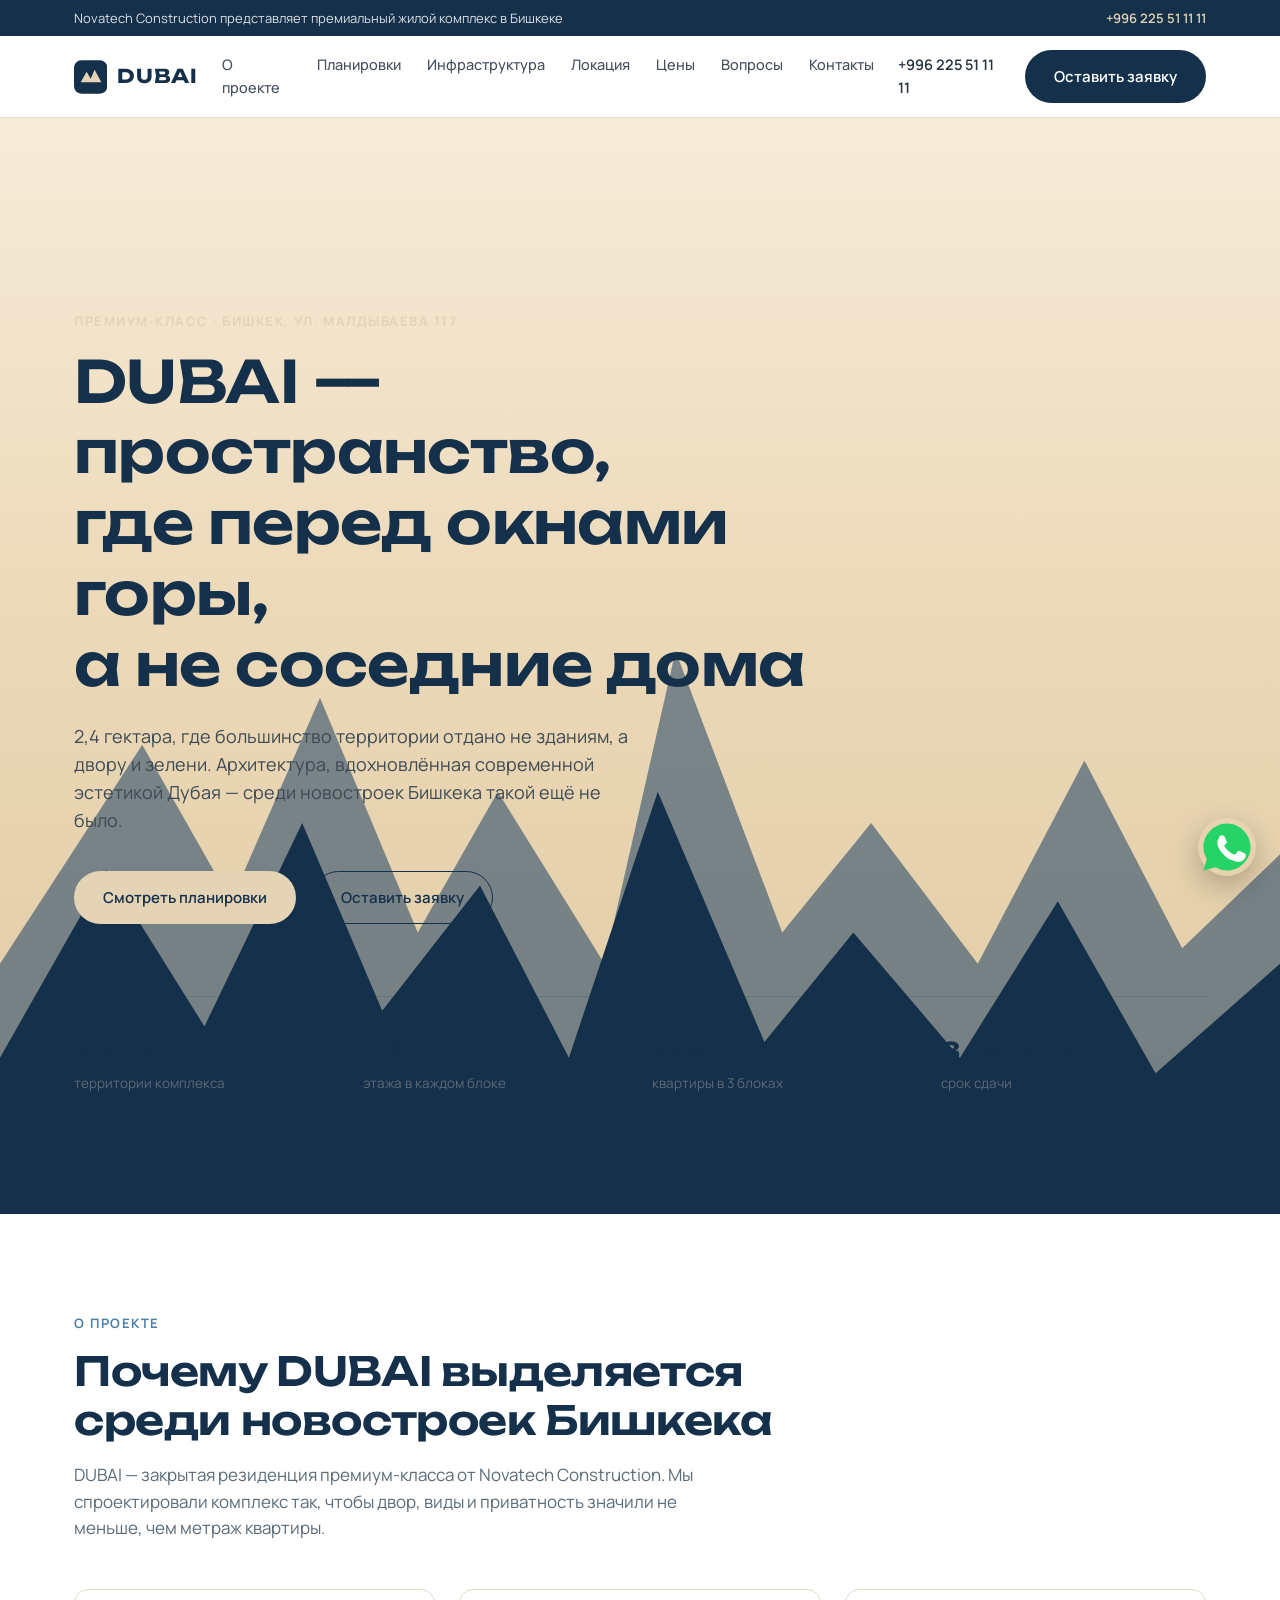
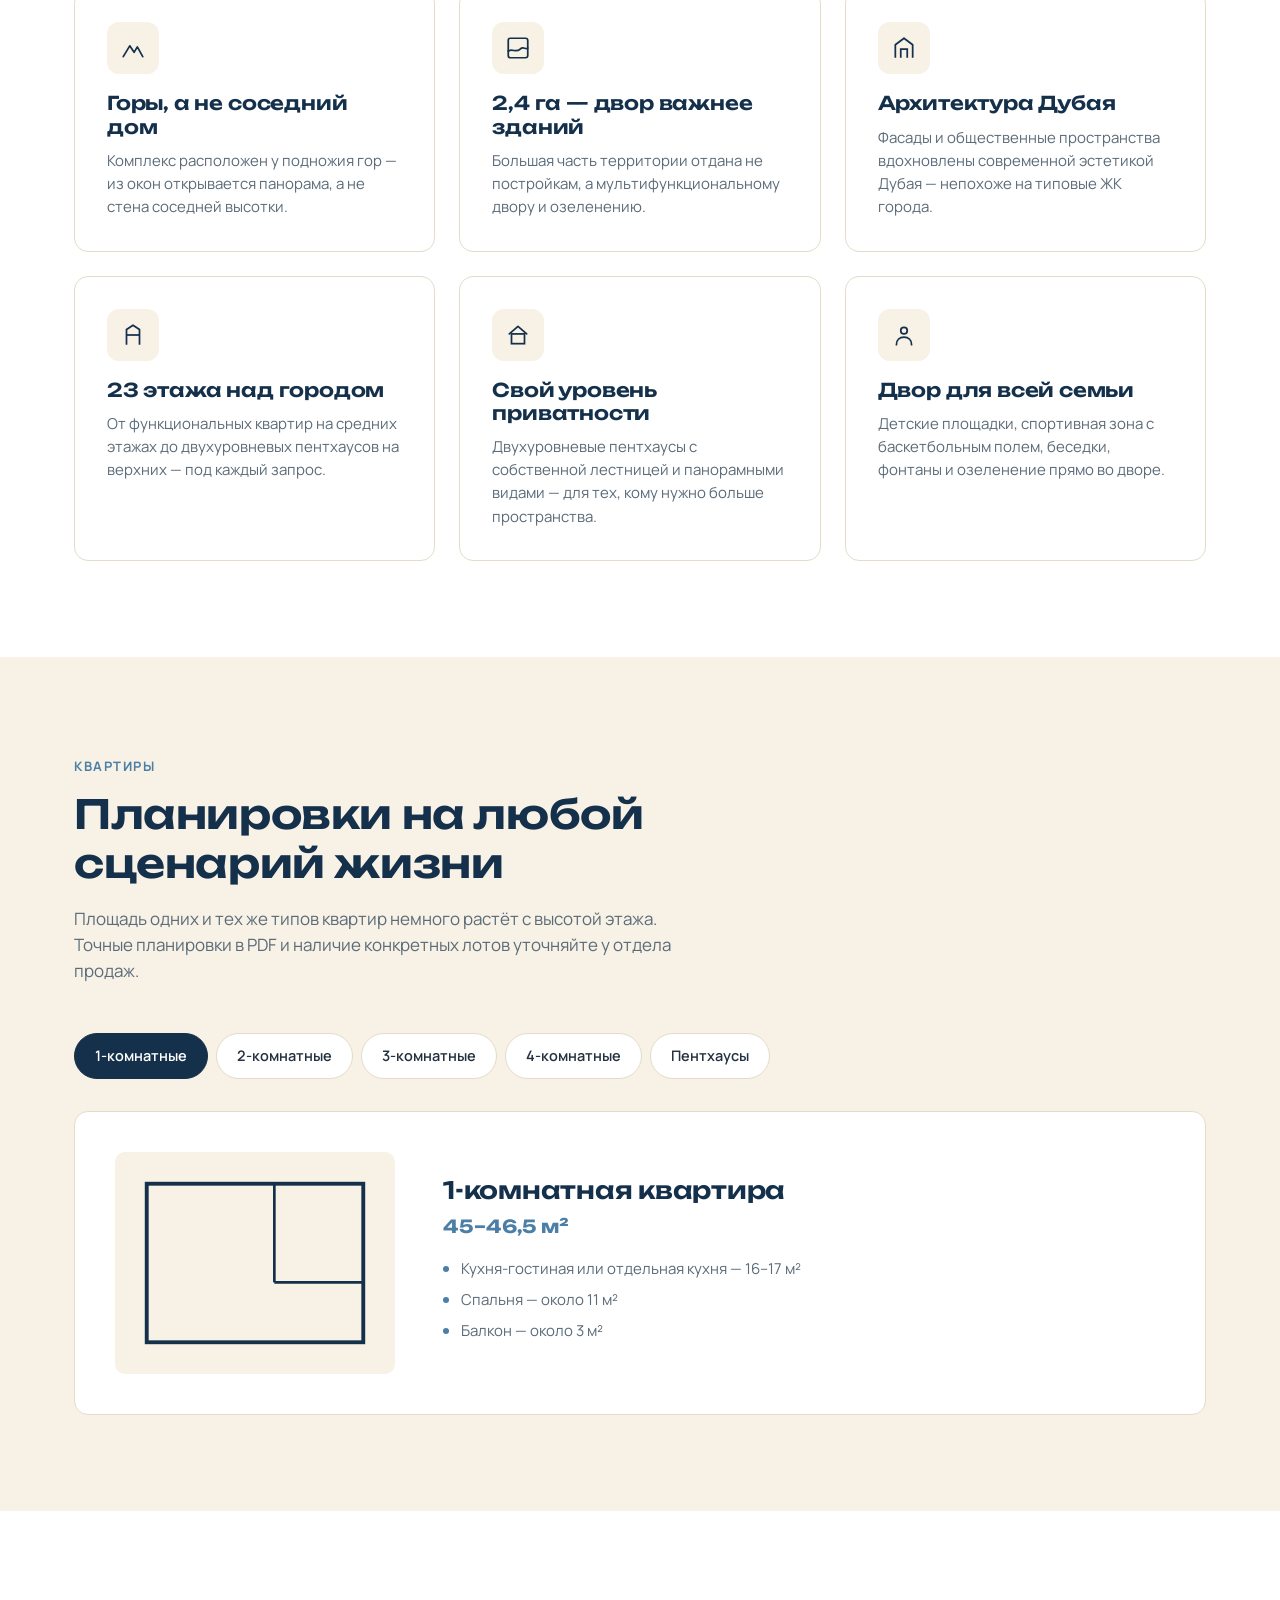
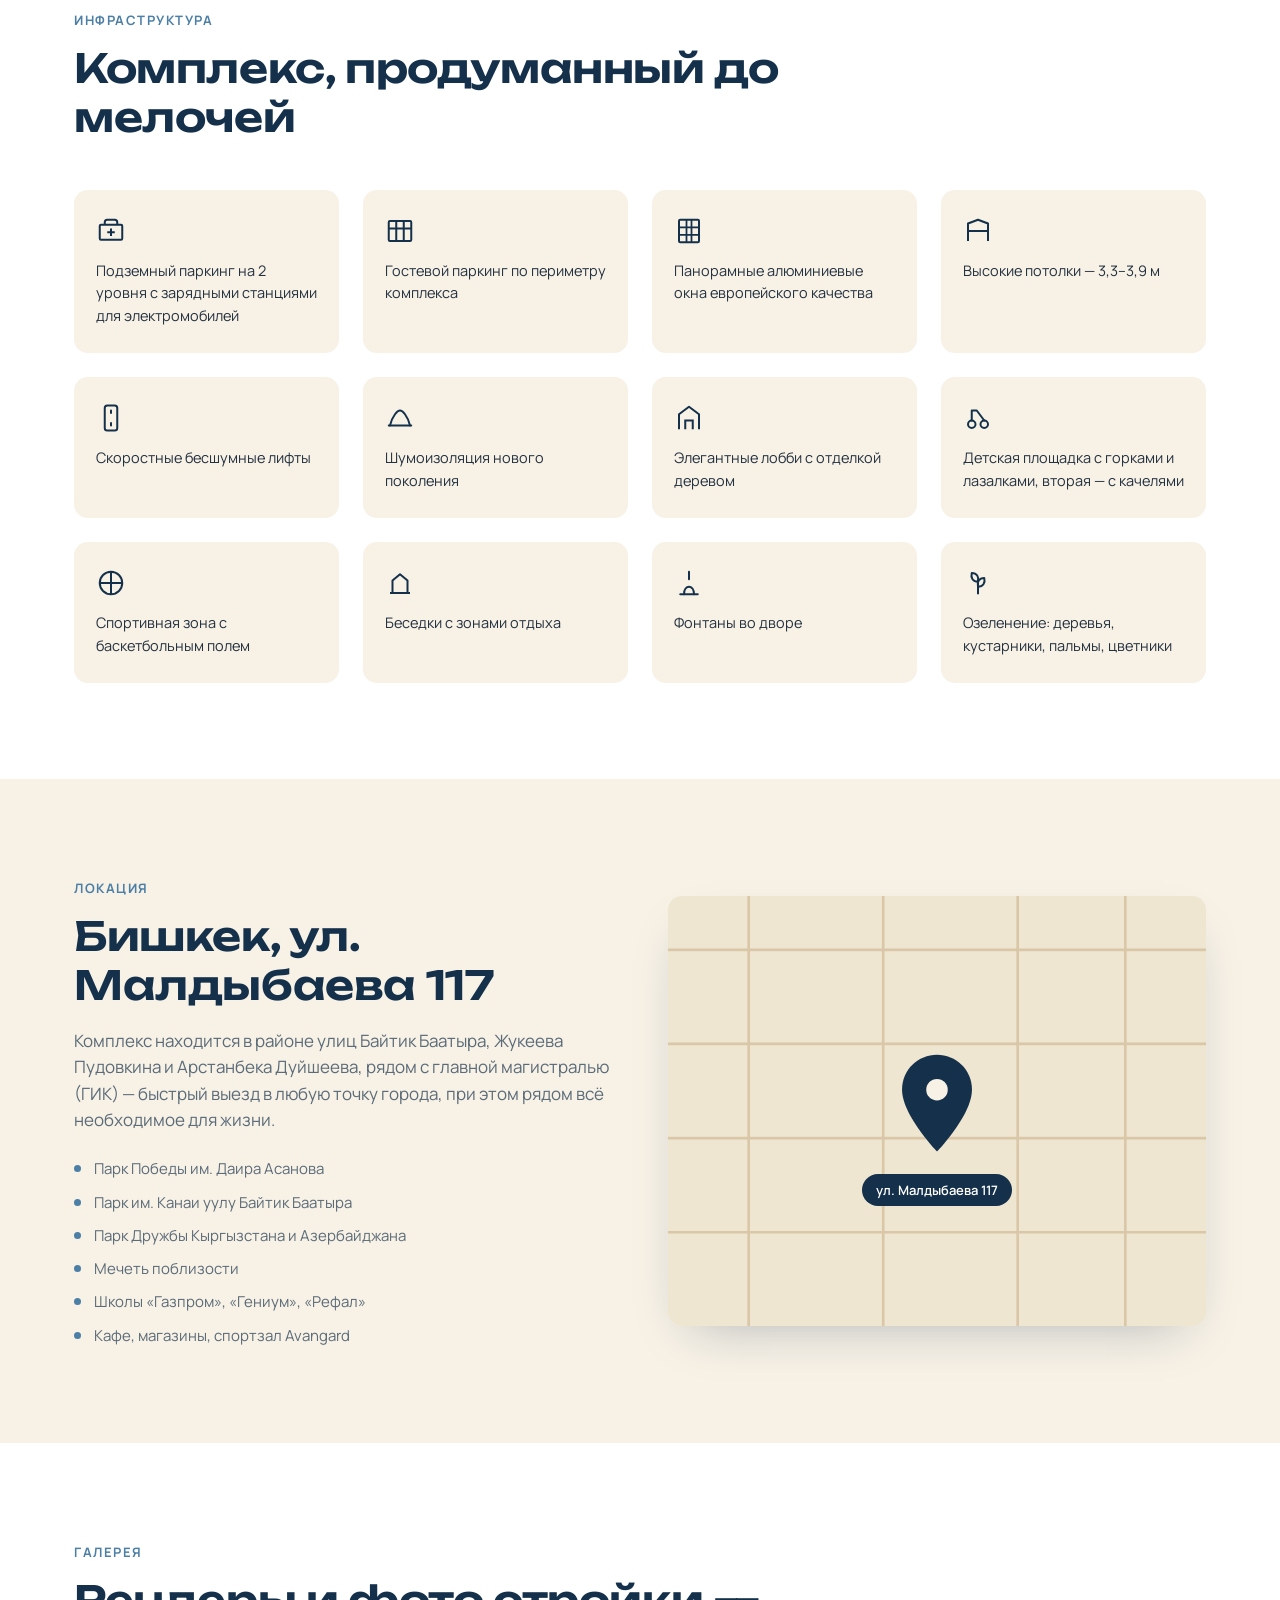
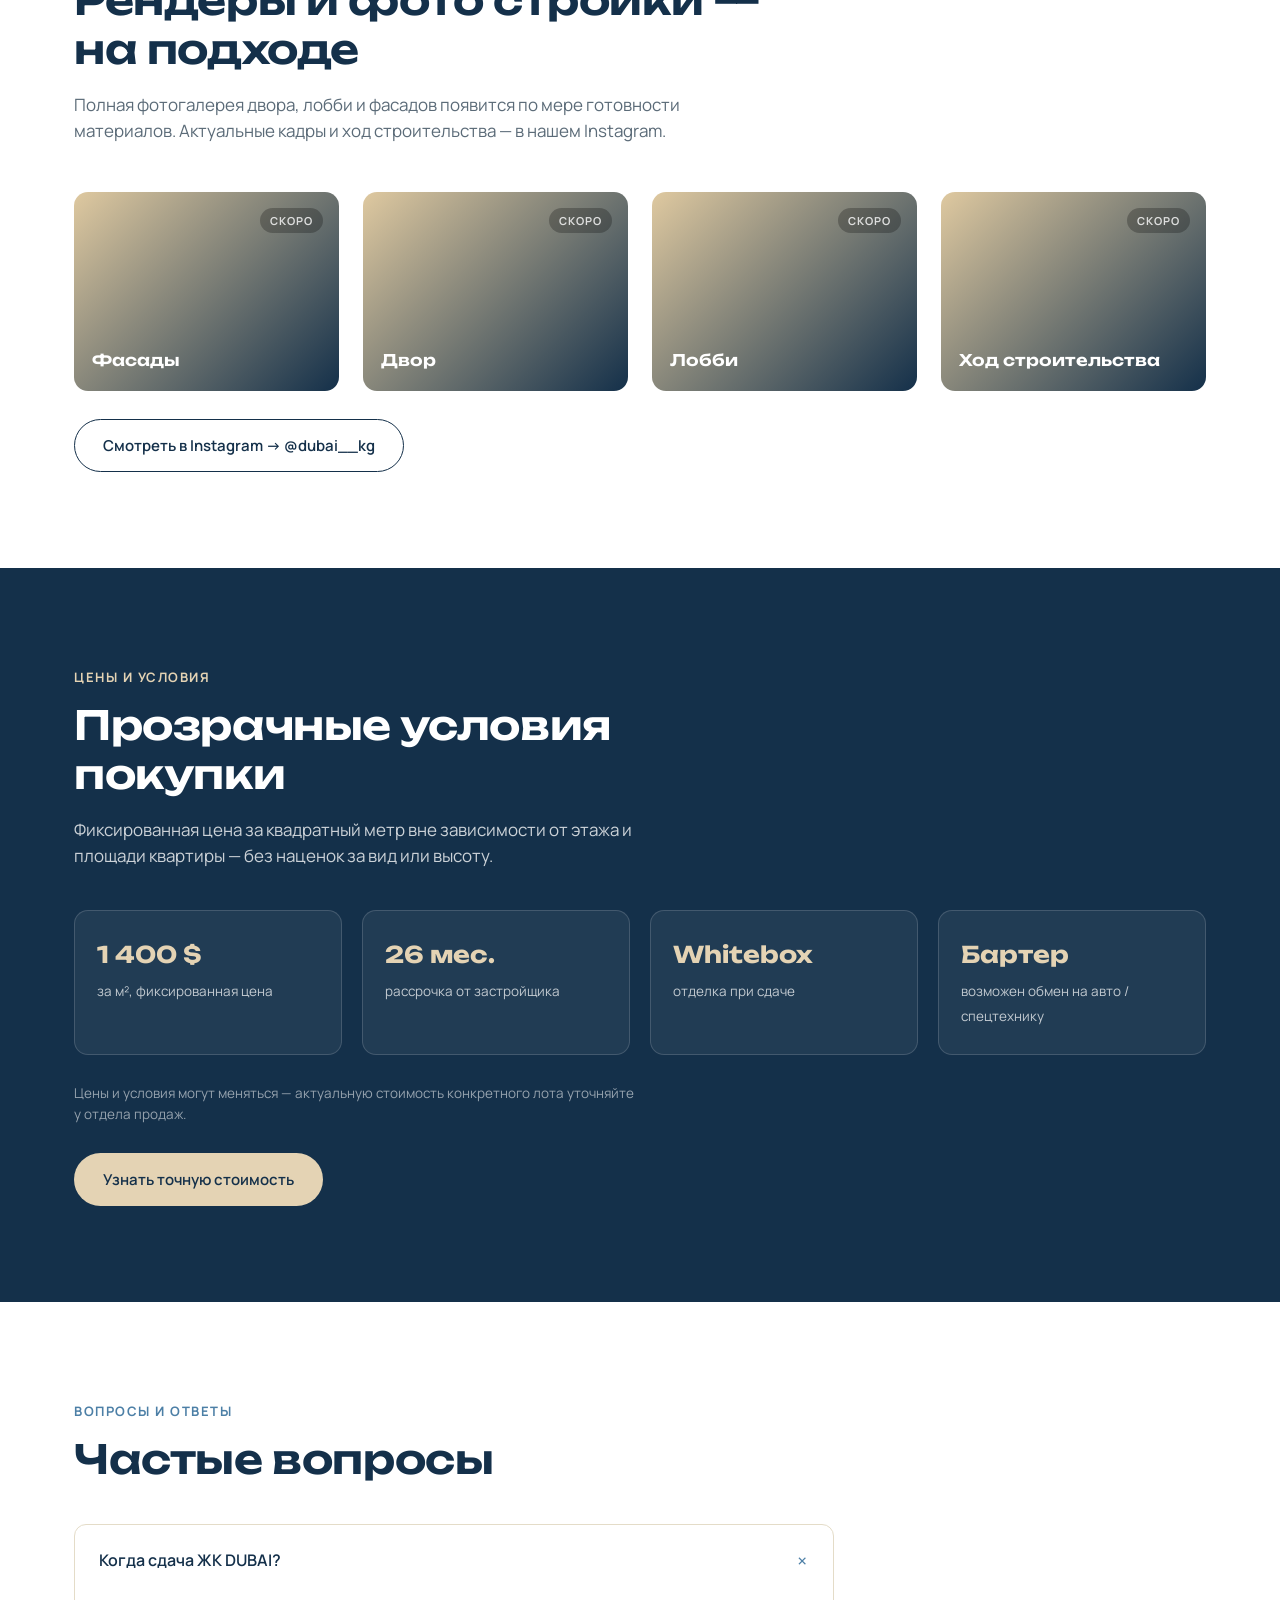
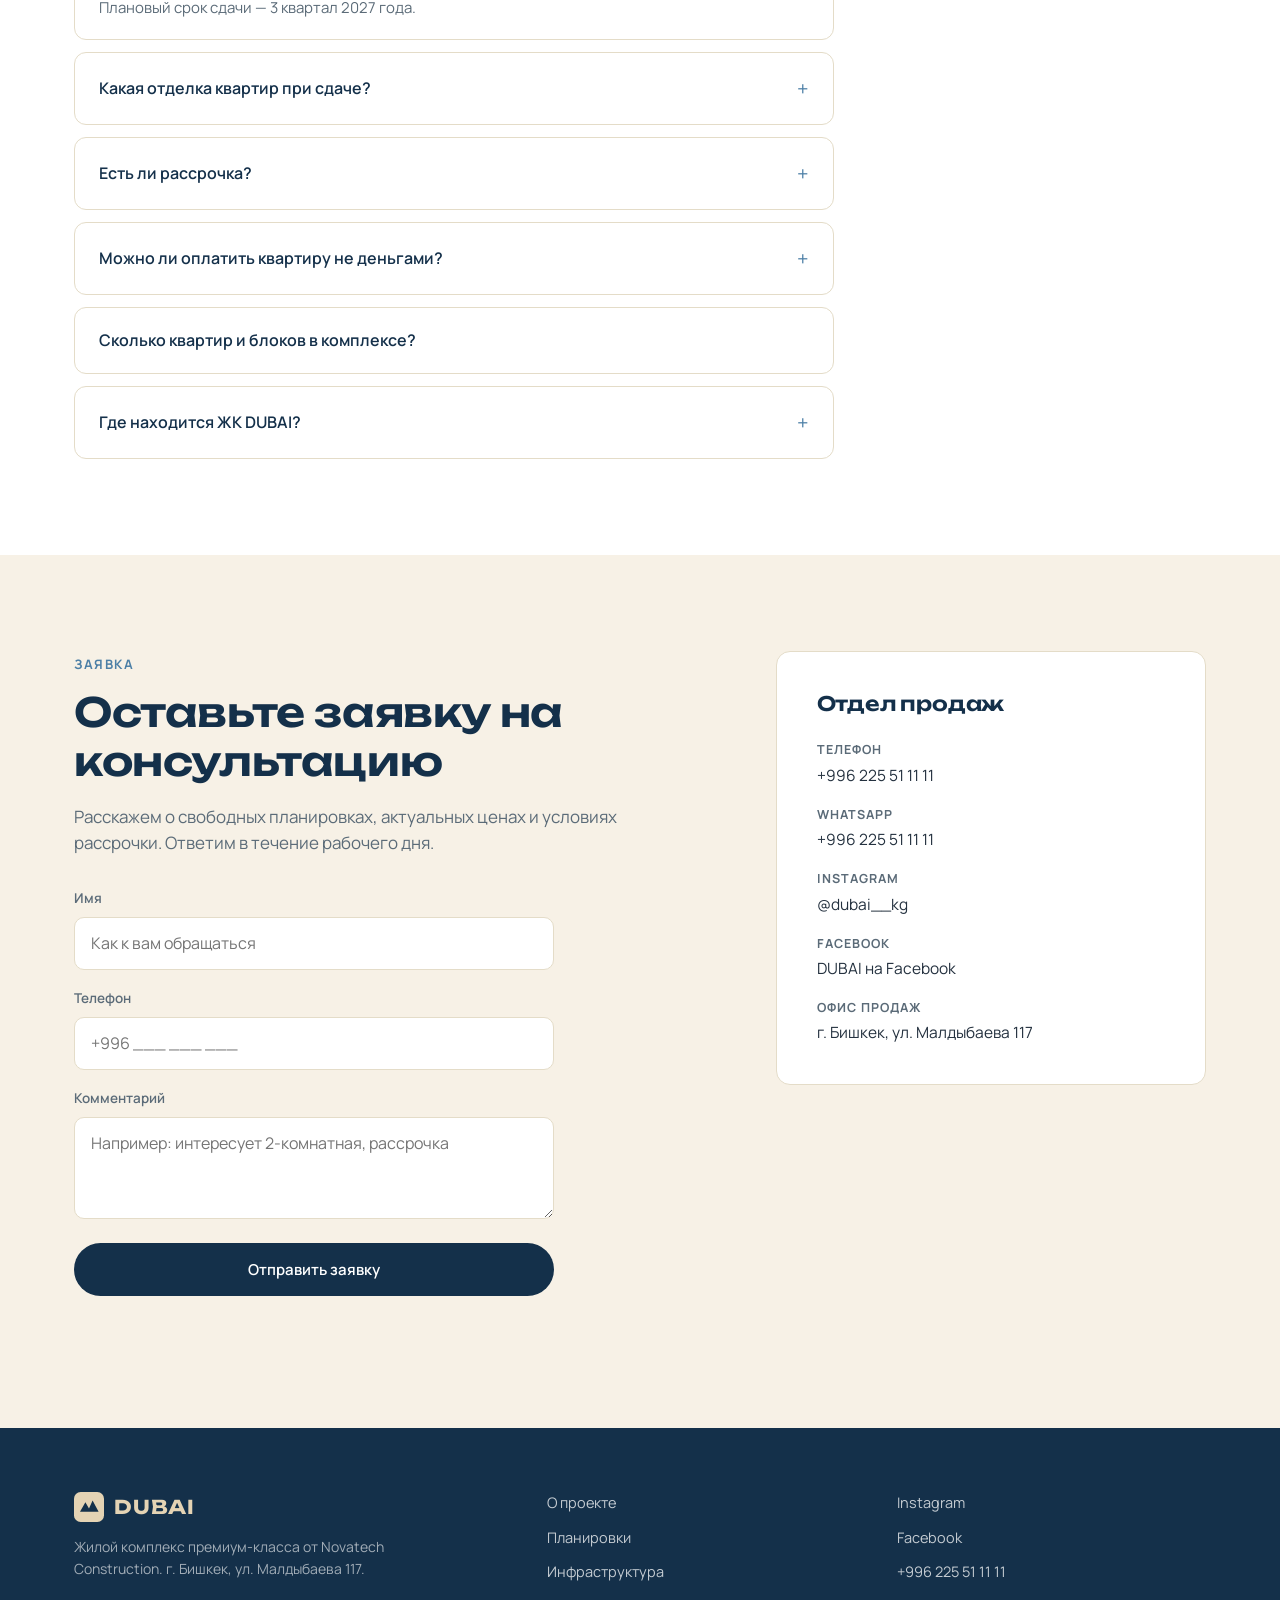
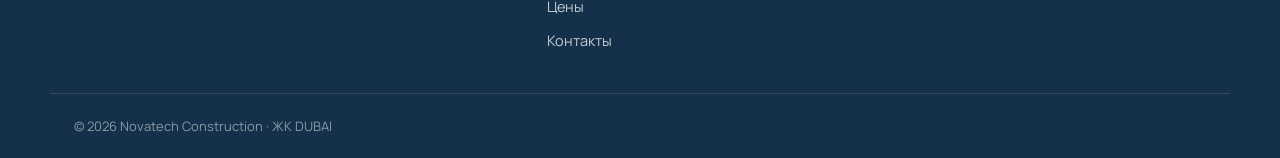
==== commit 21a96388: "Swap site typography to a sans-serif pairing Replace Playfair Display (serif headings) + Inter with " ====
--- a/site/index.html
+++ b/site/index.html
@@ -8,7 +8,7 @@
 <link rel="icon" href="data:image/svg+xml,%3Csvg xmlns='http://www.w3.org/2000/svg' viewBox='0 0 100 100'%3E%3Crect width='100' height='100' rx='20' fill='%2314304A'/%3E%3Cpath d='M20 65 L38 35 L50 55 L62 30 L82 65 Z' fill='%23E4D3B4'/%3E%3C/svg%3E">
 <link rel="preconnect" href="https://fonts.googleapis.com">
 <link rel="preconnect" href="https://fonts.gstatic.com" crossorigin>
-<link href="https://fonts.googleapis.com/css2?family=Playfair+Display:wght@500;600;700&family=Inter:wght@400;500;600;700&display=swap" rel="stylesheet">
+<link href="https://fonts.googleapis.com/css2?family=Unbounded:wght@500;600;700;800&family=Manrope:wght@400;500;600;700;800&display=swap" rel="stylesheet">
 <link rel="stylesheet" href="css/style.css">
 </head>
 <body>
--- a/site/css/style.css
+++ b/site/css/style.css
@@ -19,17 +19,19 @@
 
 body {
   margin: 0;
-  font-family: 'Inter', -apple-system, BlinkMacSystemFont, 'Segoe UI', sans-serif;
+  font-family: 'Manrope', -apple-system, BlinkMacSystemFont, 'Segoe UI', sans-serif;
   color: var(--text);
   background: var(--white);
   line-height: 1.55;
 }
 
 h1, h2, h3 {
-  font-family: 'Playfair Display', Georgia, serif;
+  font-family: 'Unbounded', -apple-system, BlinkMacSystemFont, 'Segoe UI', sans-serif;
+  font-weight: 600;
   margin: 0;
   color: var(--blue-deep);
-  line-height: 1.2;
+  line-height: 1.22;
+  letter-spacing: -0.01em;
 }
 
 p { margin: 0; }
@@ -93,7 +95,7 @@
   padding: 14px 24px; gap: 24px;
 }
 
-.logo { display: flex; align-items: center; gap: 10px; font-family: 'Playfair Display', serif; font-size: 22px; font-weight: 700; letter-spacing: 1px; color: var(--blue-deep); }
+.logo { display: flex; align-items: center; gap: 10px; font-family: 'Unbounded', sans-serif; font-size: 19px; font-weight: 700; letter-spacing: 1px; color: var(--blue-deep); }
 .logo--light { color: var(--sand); }
 
 .nav { display: flex; gap: 26px; }
@@ -155,7 +157,7 @@
   gap: 24px; padding-top: 36px; border-top: 1px solid rgba(20,48,74,.15);
 }
 .stat { display: flex; flex-direction: column; gap: 4px; }
-.stat__value { font-family: 'Playfair Display', serif; font-size: 26px; font-weight: 700; color: var(--blue-deep); }
+.stat__value { font-family: 'Unbounded', sans-serif; font-size: 23px; font-weight: 700; color: var(--blue-deep); }
 .stat__label { font-size: 13.5px; color: var(--text-muted); }
 
 /* ---------- Cards / USP ---------- */
@@ -193,7 +195,7 @@
 }
 .apt__figure { background: var(--sand-light); border-radius: 10px; padding: 24px; }
 .apt__info h3 { font-size: 24px; margin-bottom: 8px; }
-.apt__area { font-size: 20px; font-weight: 700; color: var(--blue-light); margin-bottom: 16px; font-family: 'Playfair Display', serif; }
+.apt__area { font-size: 18px; font-weight: 700; color: var(--blue-light); margin-bottom: 16px; font-family: 'Unbounded', sans-serif; }
 .apt__info ul li { position: relative; padding-left: 18px; color: var(--text-muted); font-size: 15px; margin-bottom: 8px; }
 .apt__info ul li::before { content: ''; position: absolute; left: 0; top: 9px; width: 6px; height: 6px; border-radius: 50%; background: var(--blue-light); }
 
@@ -224,7 +226,7 @@
   display: flex; align-items: flex-end; padding: 18px; position: relative; overflow: hidden;
 }
 .gallery__item::after { content: 'Скоро'; position: absolute; top: 16px; right: 16px; font-size: 11px; font-weight: 700; text-transform: uppercase; letter-spacing: 1px; color: rgba(255,255,255,.8); background: rgba(0,0,0,.25); padding: 4px 10px; border-radius: 100px; }
-.gallery__item span { color: var(--white); font-weight: 600; font-family: 'Playfair Display', serif; font-size: 18px; }
+.gallery__item span { color: var(--white); font-weight: 600; font-family: 'Unbounded', sans-serif; font-size: 16px; }
 
 /* ---------- Price ---------- */
 .price__grid { display: grid; grid-template-columns: repeat(4, 1fr); gap: 20px; margin-top: 40px; }
@@ -232,7 +234,7 @@
   background: rgba(255,255,255,.06); border: 1px solid rgba(255,255,255,.15);
   border-radius: var(--radius); padding: 26px 22px;
 }
-.price__value { display: block; font-family: 'Playfair Display', serif; font-size: 26px; font-weight: 700; color: var(--sand); margin-bottom: 6px; }
+.price__value { display: block; font-family: 'Unbounded', sans-serif; font-size: 23px; font-weight: 700; color: var(--sand); margin-bottom: 6px; }
 .price__label { font-size: 13.5px; color: rgba(255,255,255,.72); }
 .price__disclaimer { margin-top: 28px; font-size: 13.5px; color: rgba(255,255,255,.55); max-width: 560px; }
 .price .btn--sand { margin-top: 28px; }
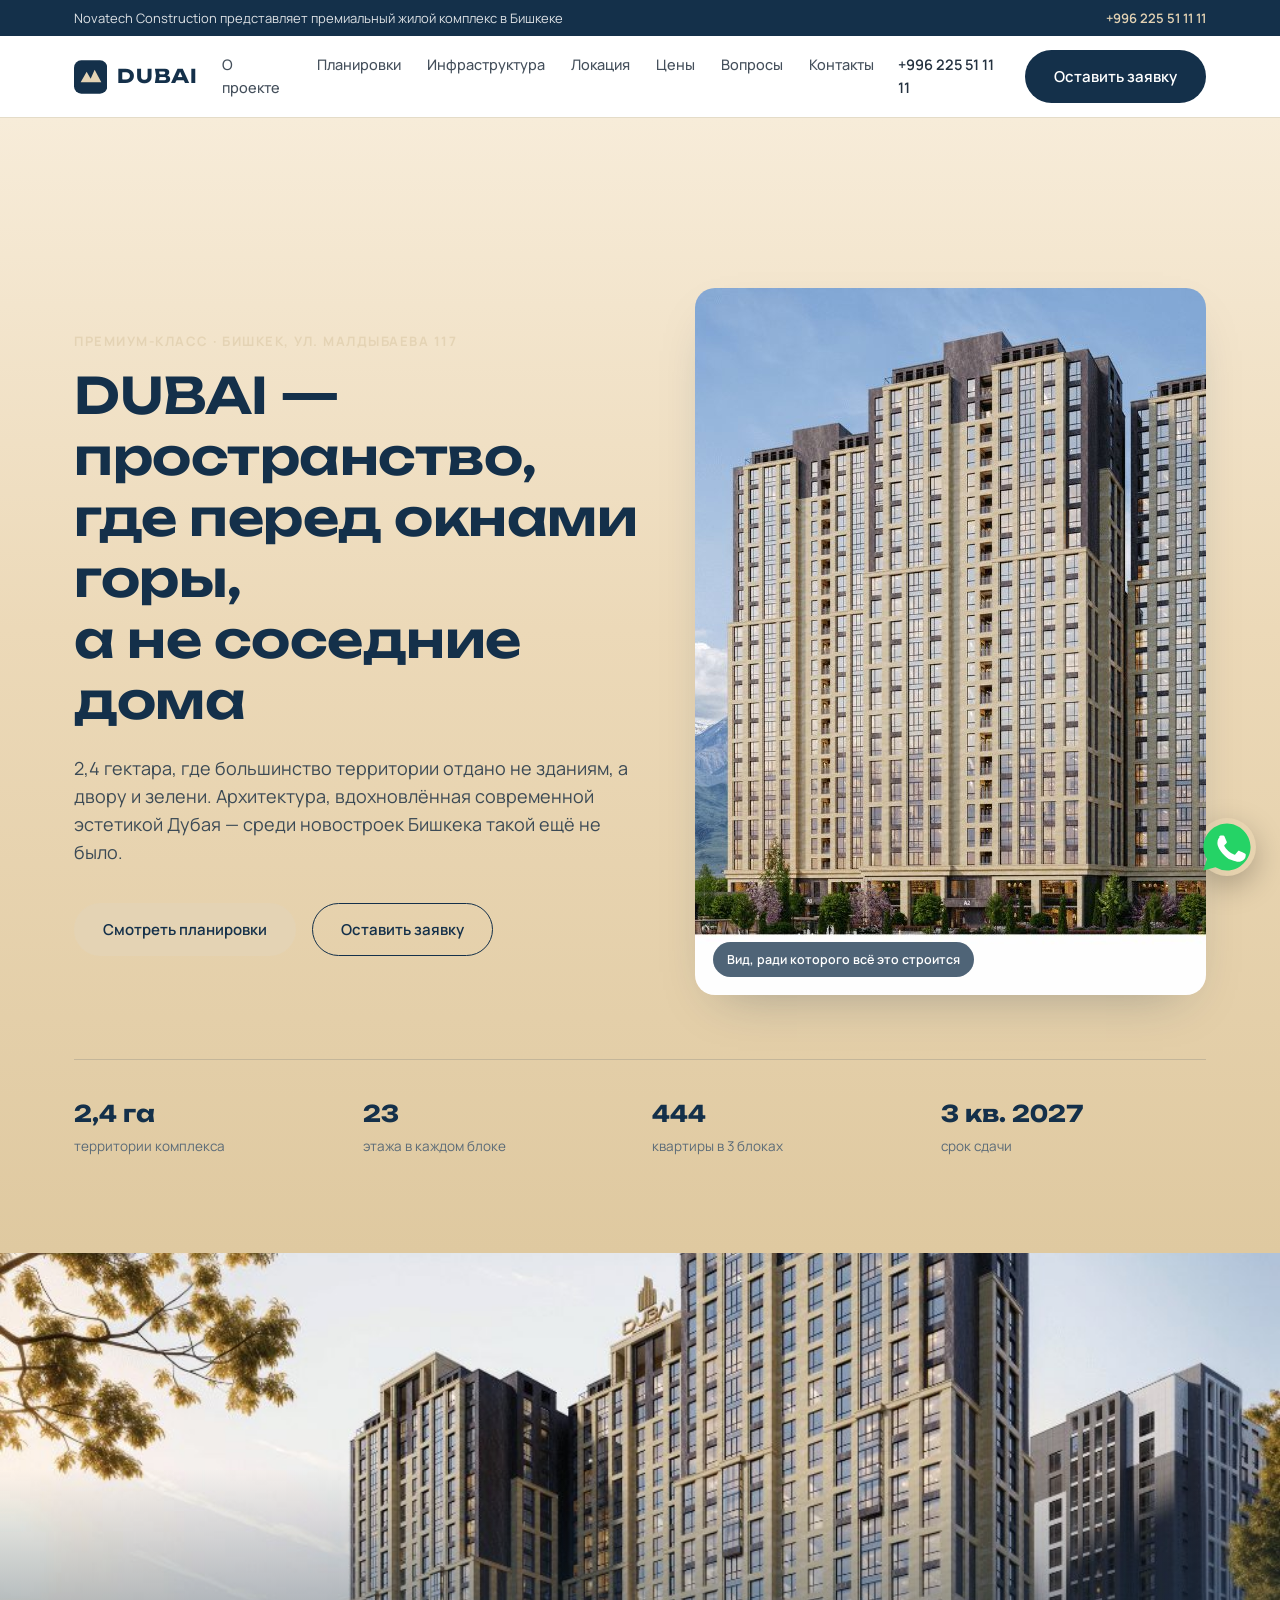
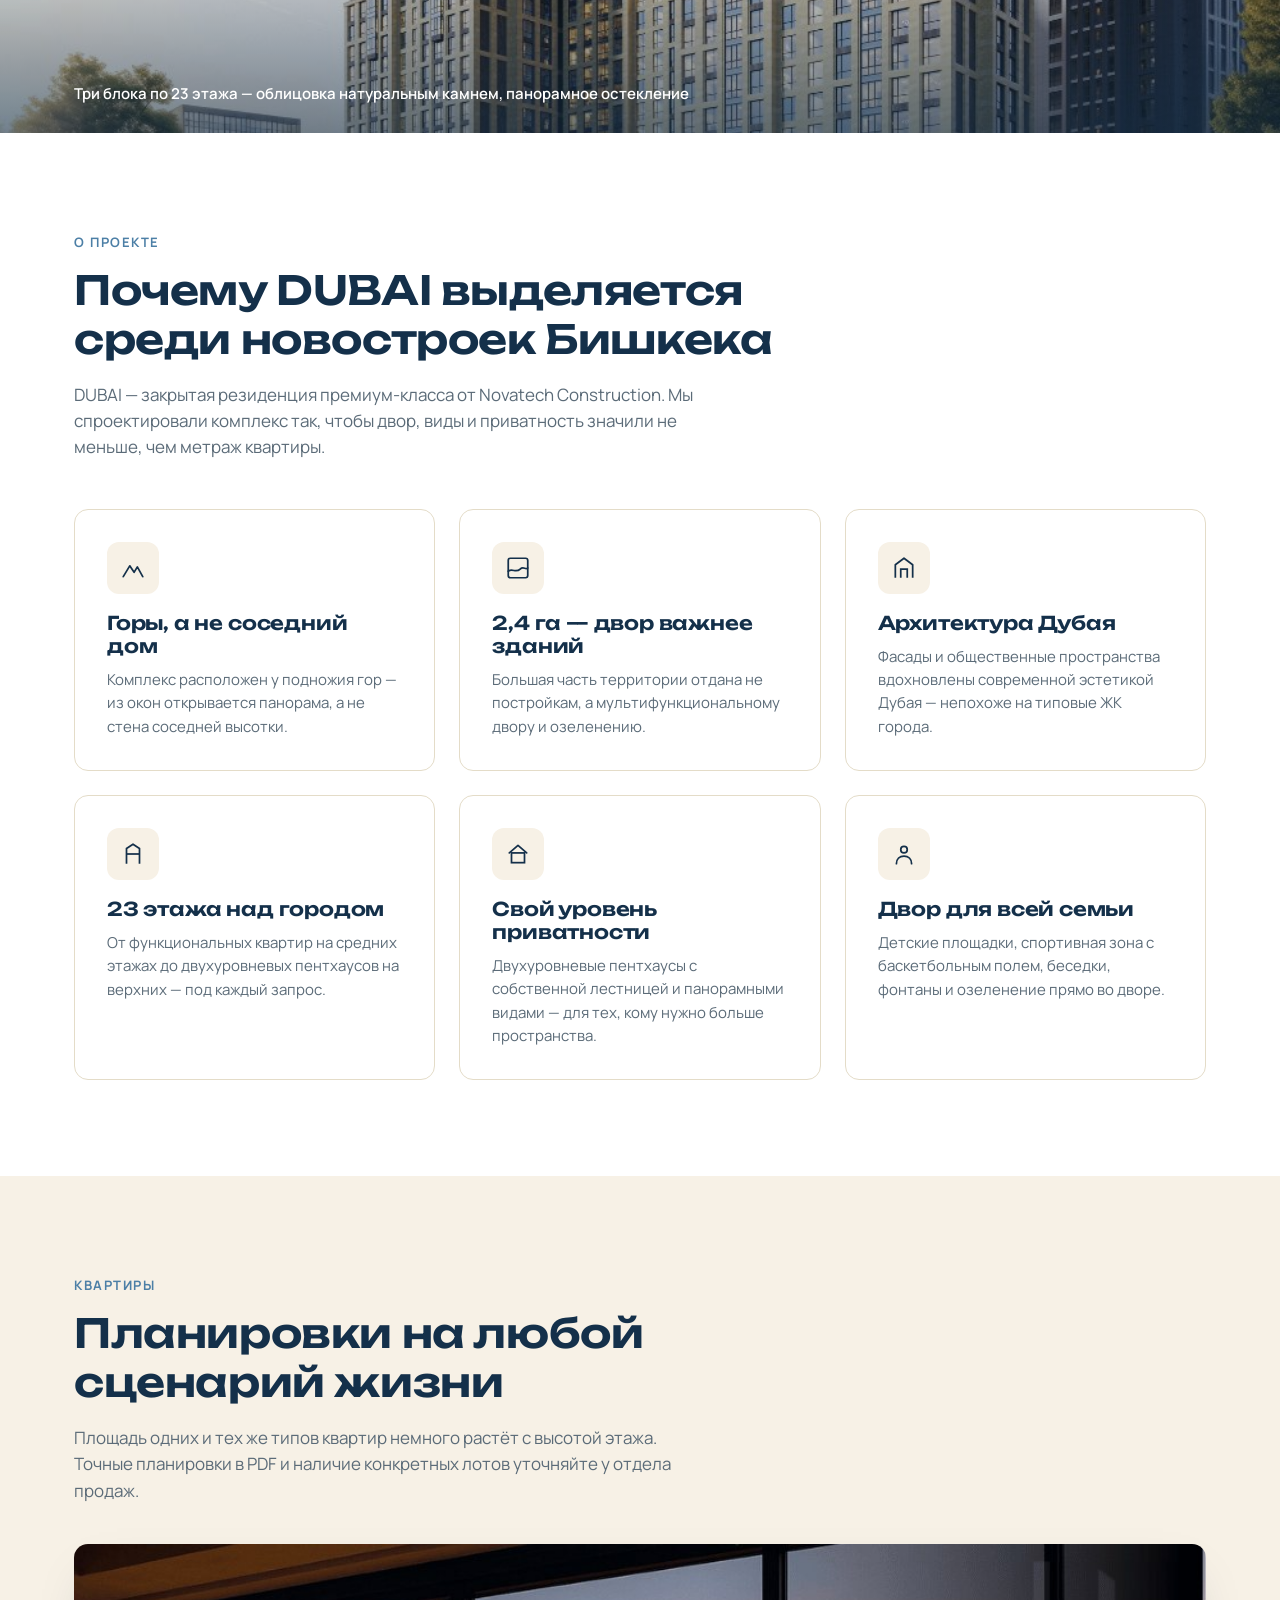
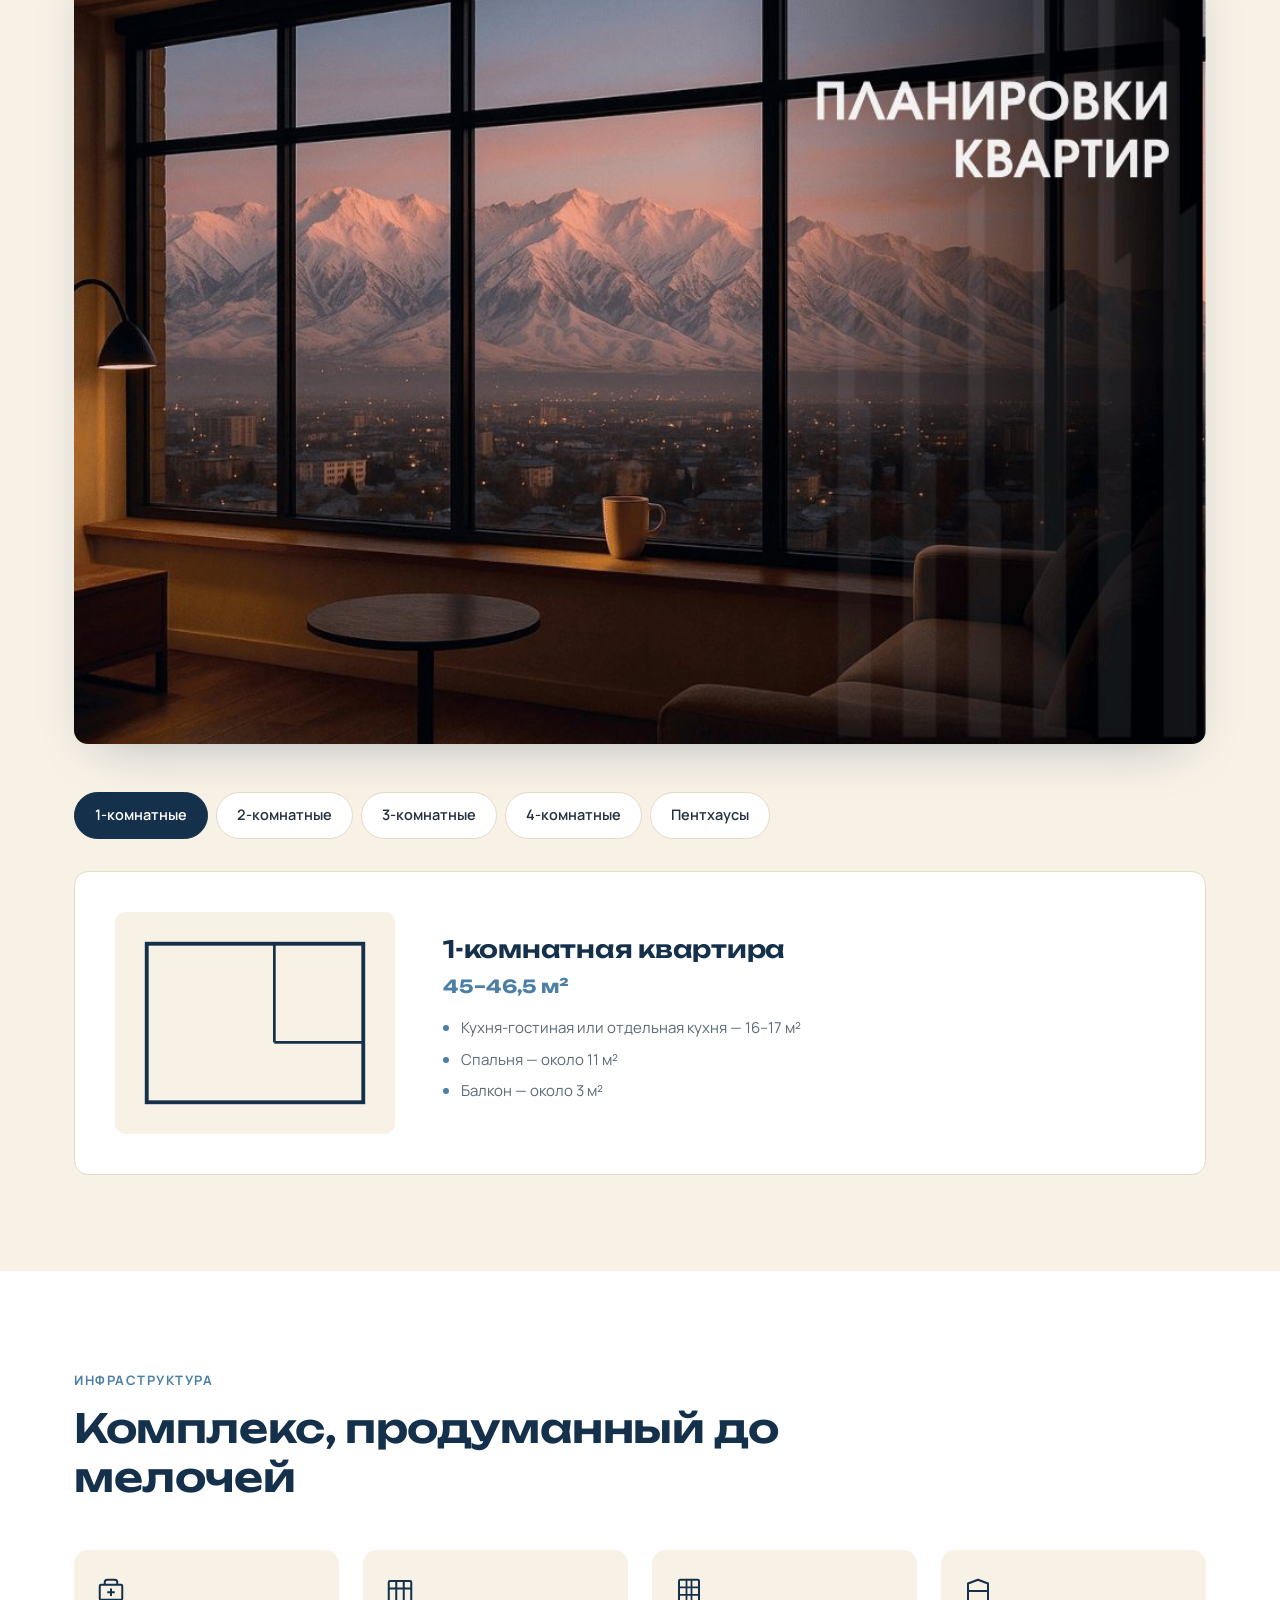
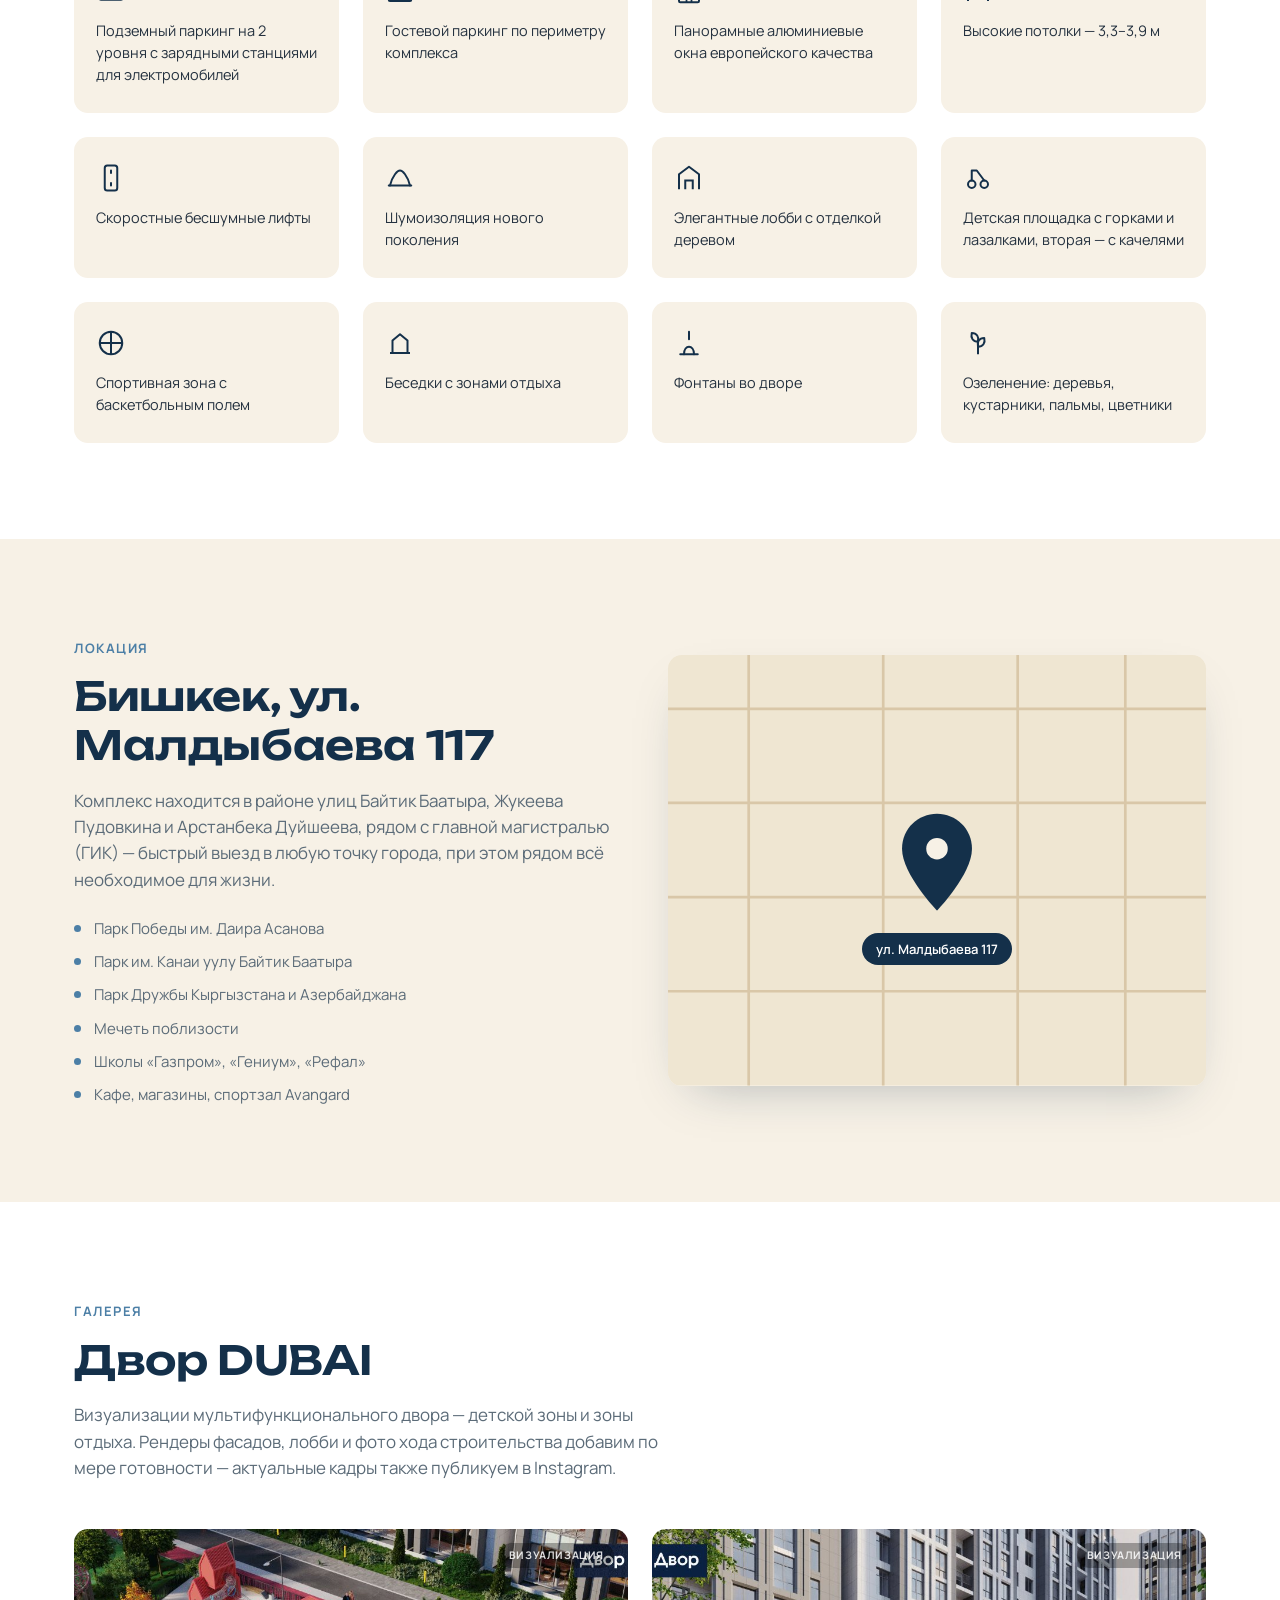
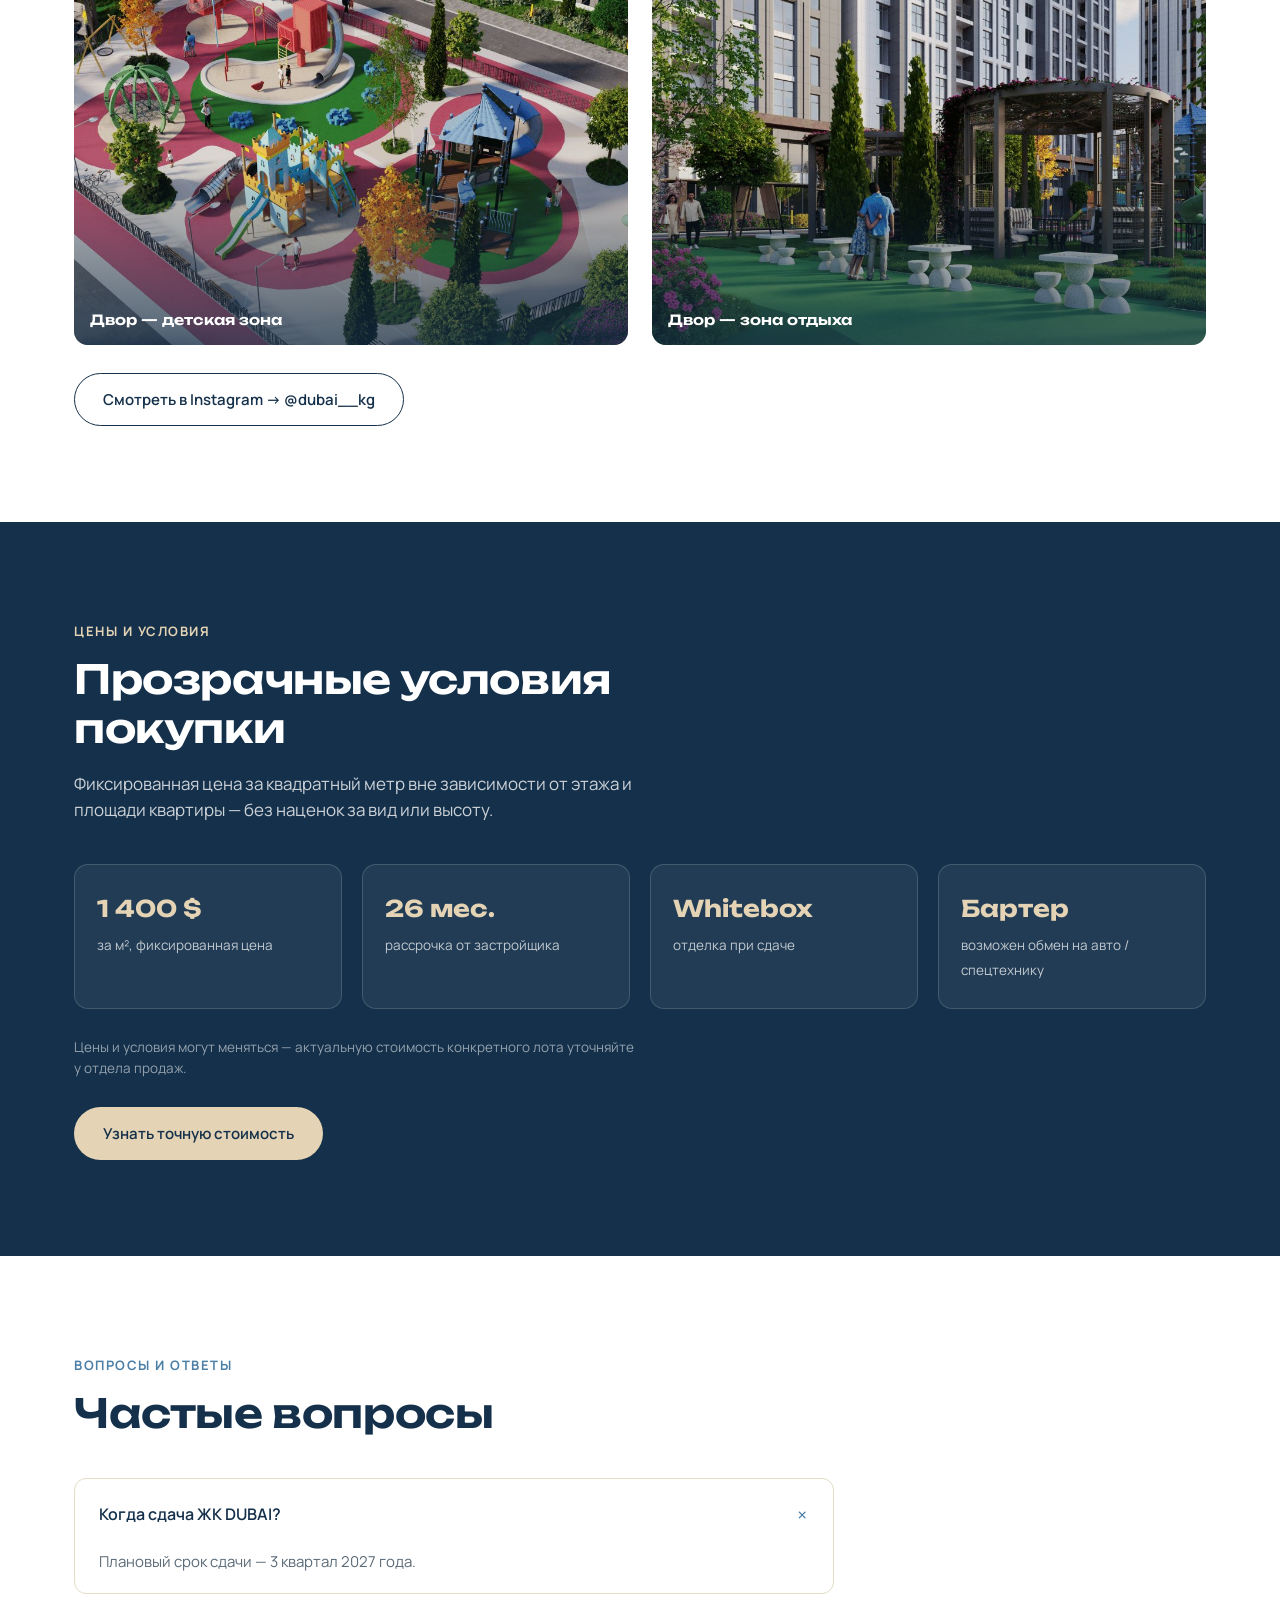
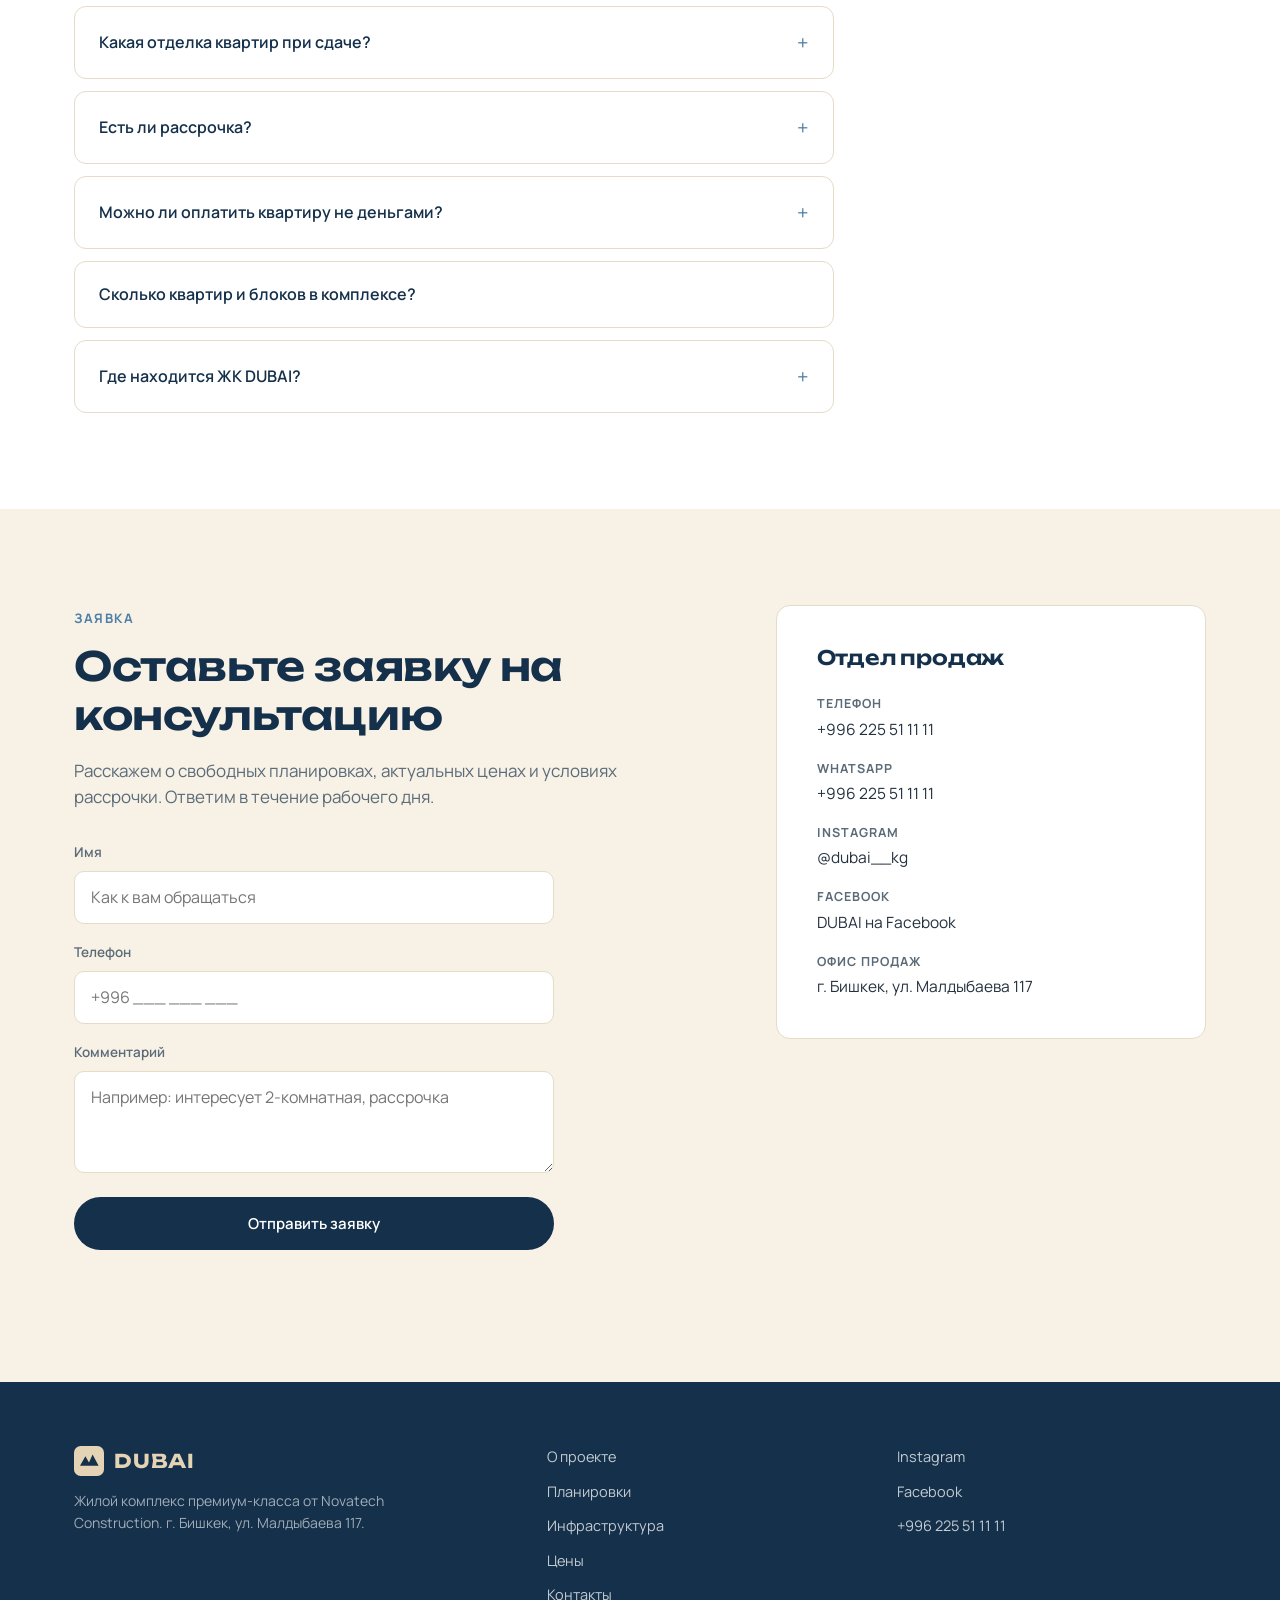
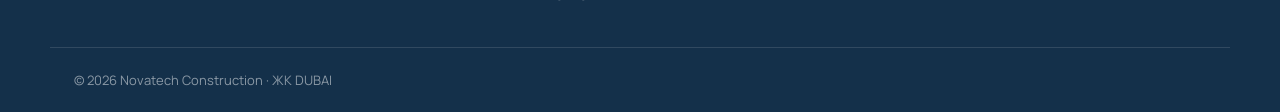
==== commit 8f100da6: "Add real project renders to the site Wire in the client's architectural visualizations: hero photo a" ====
--- a/site/index.html
+++ b/site/index.html
@@ -54,22 +54,22 @@
 
   <!-- HERO -->
   <section class="hero">
-    <div class="hero__bg" aria-hidden="true">
-      <svg class="hero__mountains" viewBox="0 0 1440 420" preserveAspectRatio="none" xmlns="http://www.w3.org/2000/svg">
-        <path d="M0 420 L0 260 L160 120 L260 220 L360 90 L470 240 L560 150 L680 260 L760 60 L880 240 L980 170 L1100 260 L1220 130 L1330 250 L1440 190 L1440 420 Z" fill="#1e4266" opacity="0.55"/>
-        <path d="M0 420 L0 320 L120 200 L230 300 L340 170 L430 290 L540 210 L640 320 L740 150 L860 310 L960 240 L1080 320 L1190 220 L1300 330 L1440 260 L1440 420 Z" fill="#14304A"/>
-      </svg>
-    </div>
-
     <div class="container hero__inner">
-      <span class="eyebrow eyebrow--light">Премиум-класс · Бишкек, ул. Малдыбаева 117</span>
-      <h1 class="hero__title">DUBAI — пространство,<br>где перед окнами горы,<br>а не соседние дома</h1>
-      <p class="hero__text">2,4 гектара, где большинство территории отдано не зданиям, а двору и зелени.
-        Архитектура, вдохновлённая современной эстетикой Дубая — среди новостроек Бишкека такой ещё не было.</p>
-
-      <div class="hero__cta">
-        <a href="#apartments" class="btn btn--sand">Смотреть планировки</a>
-        <a href="#contact" class="btn btn--outline-light">Оставить заявку</a>
+      <div class="hero__col">
+        <span class="eyebrow eyebrow--light">Премиум-класс · Бишкек, ул. Малдыбаева 117</span>
+        <h1 class="hero__title">DUBAI — пространство,<br>где перед окнами горы,<br>а не соседние дома</h1>
+        <p class="hero__text">2,4 гектара, где большинство территории отдано не зданиям, а двору и зелени.
+          Архитектура, вдохновлённая современной эстетикой Дубая — среди новостроек Бишкека такой ещё не было.</p>
+
+        <div class="hero__cta">
+          <a href="#apartments" class="btn btn--sand">Смотреть планировки</a>
+          <a href="#contact" class="btn btn--outline-light">Оставить заявку</a>
+        </div>
+      </div>
+
+      <div class="hero__photo">
+        <img src="images/zhk-dubai-exterior-mountains.jpg" alt="ЖК DUBAI на фоне гор" width="1000" height="707" loading="eager">
+        <span class="hero__photo-caption">Вид, ради которого всё это строится</span>
       </div>
 
       <div class="hero__stats">
@@ -92,6 +92,12 @@
       </div>
     </div>
   </section>
+
+  <!-- EXTERIOR BANNER -->
+  <figure class="photo-banner">
+    <img src="images/zhk-dubai-exterior-day.jpg" alt="Фасад ЖК DUBAI днём" loading="lazy" width="1000" height="707">
+    <figcaption class="container">Три блока по 23 этажа — облицовка натуральным камнем, панорамное остекление</figcaption>
+  </figure>
 
   <!-- USP -->
   <section class="section" id="about">
@@ -160,6 +166,10 @@
       <h2 class="section__title">Планировки на любой сценарий жизни</h2>
       <p class="section__lead">Площадь одних и тех же типов квартир немного растёт с высотой этажа. Точные планировки
         в PDF и наличие конкретных лотов уточняйте у отдела продаж.</p>
+
+      <figure class="photo-banner photo-banner--tall">
+        <img src="images/zhk-dubai-window-view.jpg" alt="Вид на горы из окна квартиры ЖК DUBAI на закате" loading="lazy" width="1000" height="707">
+      </figure>
 
       <div class="tabs" id="tabs">
         <div class="tabs__nav" role="tablist">
@@ -347,15 +357,20 @@
   <section class="section" id="gallery">
     <div class="container">
       <span class="eyebrow">Галерея</span>
-      <h2 class="section__title">Рендеры и фото стройки — на подходе</h2>
-      <p class="section__lead">Полная фотогалерея двора, лобби и фасадов появится по мере готовности материалов.
-        Актуальные кадры и ход строительства — в нашем Instagram.</p>
-
-      <div class="grid grid--4 gallery">
-        <div class="gallery__item"><span>Фасады</span></div>
-        <div class="gallery__item"><span>Двор</span></div>
-        <div class="gallery__item"><span>Лобби</span></div>
-        <div class="gallery__item"><span>Ход строительства</span></div>
+      <h2 class="section__title">Двор DUBAI</h2>
+      <p class="section__lead">Визуализации мультифункционального двора — детской зоны и зоны отдыха. Рендеры
+        фасадов, лобби и фото хода строительства добавим по мере готовности — актуальные кадры также публикуем
+        в Instagram.</p>
+
+      <div class="grid grid--2 gallery">
+        <figure class="gallery__item">
+          <img src="images/zhk-dubai-playground.jpg" alt="Детская площадка во дворе ЖК DUBAI" loading="lazy" width="1000" height="707">
+          <figcaption>Двор — детская зона</figcaption>
+        </figure>
+        <figure class="gallery__item">
+          <img src="images/zhk-dubai-courtyard.jpg" alt="Двор с беседками и озеленением вечером" loading="lazy" width="1000" height="707">
+          <figcaption>Двор — зона отдыха</figcaption>
+        </figure>
       </div>
 
       <a href="https://instagram.com/dubai__kg" target="_blank" rel="noopener" class="btn btn--outline">Смотреть в Instagram → @dubai__kg</a>
--- a/site/css/style.css
+++ b/site/css/style.css
@@ -129,6 +129,7 @@
 .section__lead--light { color: rgba(255,255,255,.78); }
 
 .grid { display: grid; gap: 24px; margin-top: 48px; }
+.grid--2 { grid-template-columns: repeat(2, 1fr); }
 .grid--3 { grid-template-columns: repeat(3, 1fr); }
 .grid--4 { grid-template-columns: repeat(4, 1fr); }
 
@@ -136,29 +137,57 @@
 .hero {
   position: relative; overflow: hidden;
   background: linear-gradient(180deg, #f7ecd9 0%, #ecd9b8 45%, #dfc9a0 100%);
-  padding: 190px 0 120px;
-}
-.hero__bg { position: absolute; inset: 0; pointer-events: none; }
-.hero__mountains { position: absolute; bottom: 0; left: 0; width: 100%; height: 60%; }
-.hero__inner { position: relative; z-index: 2; }
+  padding: 170px 0 96px;
+}
+.hero__inner {
+  position: relative; z-index: 2;
+  display: grid; grid-template-columns: 1.05fr 0.95fr;
+  gap: 56px; align-items: center;
+}
+.hero__col, .hero__photo { min-width: 0; }
 
 .hero__title {
-  font-size: clamp(34px, 5vw, 58px);
+  font-size: clamp(32px, 4.2vw, 50px);
   color: var(--blue-deep);
-  max-width: 780px;
 }
 .hero__text { margin-top: 24px; max-width: 560px; font-size: 18px; color: #3c4a55; }
 .hero__cta { display: flex; gap: 16px; margin-top: 36px; flex-wrap: wrap; }
 .hero .btn--outline-light { border-color: var(--blue-deep); color: var(--blue-deep); }
 .hero .btn--outline-light:hover { background: var(--blue-deep); color: var(--white); }
 
+.hero__photo { position: relative; border-radius: 20px; overflow: hidden; box-shadow: var(--shadow); }
+.hero__photo img { display: block; width: 100%; aspect-ratio: 4 / 3; object-fit: cover; }
+.hero__photo-caption {
+  position: absolute; left: 18px; bottom: 18px;
+  background: rgba(20,48,74,.75); color: var(--white); backdrop-filter: blur(4px);
+  font-size: 12.5px; font-weight: 600; padding: 8px 14px; border-radius: 100px;
+}
+
 .hero__stats {
-  margin-top: 72px; display: grid; grid-template-columns: repeat(4, 1fr);
+  grid-column: 1 / -1;
+  margin-top: 8px; display: grid; grid-template-columns: repeat(4, 1fr);
   gap: 24px; padding-top: 36px; border-top: 1px solid rgba(20,48,74,.15);
 }
 .stat { display: flex; flex-direction: column; gap: 4px; }
-.stat__value { font-family: 'Unbounded', sans-serif; font-size: 23px; font-weight: 700; color: var(--blue-deep); }
+.stat__value { font-family: 'Unbounded', sans-serif; font-size: 23px; font-weight: 700; color: var(--blue-deep); font-variant-numeric: tabular-nums; }
 .stat__label { font-size: 13.5px; color: var(--text-muted); }
+
+/* ---------- Photo banner (full-width figure) ---------- */
+.photo-banner { position: relative; overflow: hidden; margin: 0; }
+.photo-banner img { display: block; width: 100%; height: clamp(260px, 42vw, 480px); object-fit: cover; }
+.photo-banner::before {
+  content: ''; position: absolute; inset: 0;
+  background: linear-gradient(180deg, rgba(20,48,74,0) 45%, rgba(20,48,74,.6) 100%);
+}
+.photo-banner figcaption {
+  position: absolute; left: 0; right: 0; bottom: 28px;
+  color: var(--white); font-weight: 600; font-size: 15px;
+}
+.photo-banner--tall {
+  margin-top: 40px; border-radius: var(--radius); box-shadow: var(--shadow);
+}
+.photo-banner--tall img { height: auto; aspect-ratio: 1000 / 707; }
+.photo-banner--tall::before { content: none; }
 
 /* ---------- Cards / USP ---------- */
 .card {
@@ -221,12 +250,27 @@
 
 /* ---------- Gallery ---------- */
 .gallery__item {
-  aspect-ratio: 4/3; border-radius: var(--radius);
-  background: linear-gradient(135deg, #dfc9a0, #14304A);
-  display: flex; align-items: flex-end; padding: 18px; position: relative; overflow: hidden;
-}
-.gallery__item::after { content: 'Скоро'; position: absolute; top: 16px; right: 16px; font-size: 11px; font-weight: 700; text-transform: uppercase; letter-spacing: 1px; color: rgba(255,255,255,.8); background: rgba(0,0,0,.25); padding: 4px 10px; border-radius: 100px; }
-.gallery__item span { color: var(--white); font-weight: 600; font-family: 'Unbounded', sans-serif; font-size: 16px; }
+  margin: 0; min-width: 0; aspect-ratio: 4/3; border-radius: var(--radius);
+  position: relative; overflow: hidden; background: var(--sand-light);
+}
+.gallery__item img {
+  display: block; width: 100%; height: 100%; object-fit: cover;
+  transition: transform .35s ease;
+}
+.gallery__item:hover img { transform: scale(1.05); }
+.gallery__item::before {
+  content: ''; position: absolute; inset: 0; z-index: 1;
+  background: linear-gradient(180deg, rgba(20,48,74,0) 55%, rgba(20,48,74,.68) 100%);
+}
+.gallery__item::after {
+  content: 'Визуализация'; position: absolute; top: 14px; right: 14px; z-index: 2;
+  font-size: 10.5px; font-weight: 700; text-transform: uppercase; letter-spacing: .6px;
+  color: rgba(255,255,255,.85); background: rgba(0,0,0,.3); padding: 4px 10px; border-radius: 100px;
+}
+.gallery__item figcaption {
+  position: absolute; left: 16px; bottom: 14px; z-index: 2;
+  color: var(--white); font-weight: 600; font-family: 'Unbounded', sans-serif; font-size: 14px;
+}
 
 /* ---------- Price ---------- */
 .price__grid { display: grid; grid-template-columns: repeat(4, 1fr); gap: 20px; margin-top: 40px; }
@@ -293,6 +337,8 @@
   .burger { display: flex; }
   .grid--3 { grid-template-columns: repeat(2, 1fr); }
   .grid--4 { grid-template-columns: repeat(2, 1fr); }
+  .hero__inner { grid-template-columns: 1fr; }
+  .hero__photo { max-width: 480px; }
   .hero__stats { grid-template-columns: repeat(2, 1fr); }
   .location { grid-template-columns: 1fr; }
   .contact { grid-template-columns: 1fr; }
